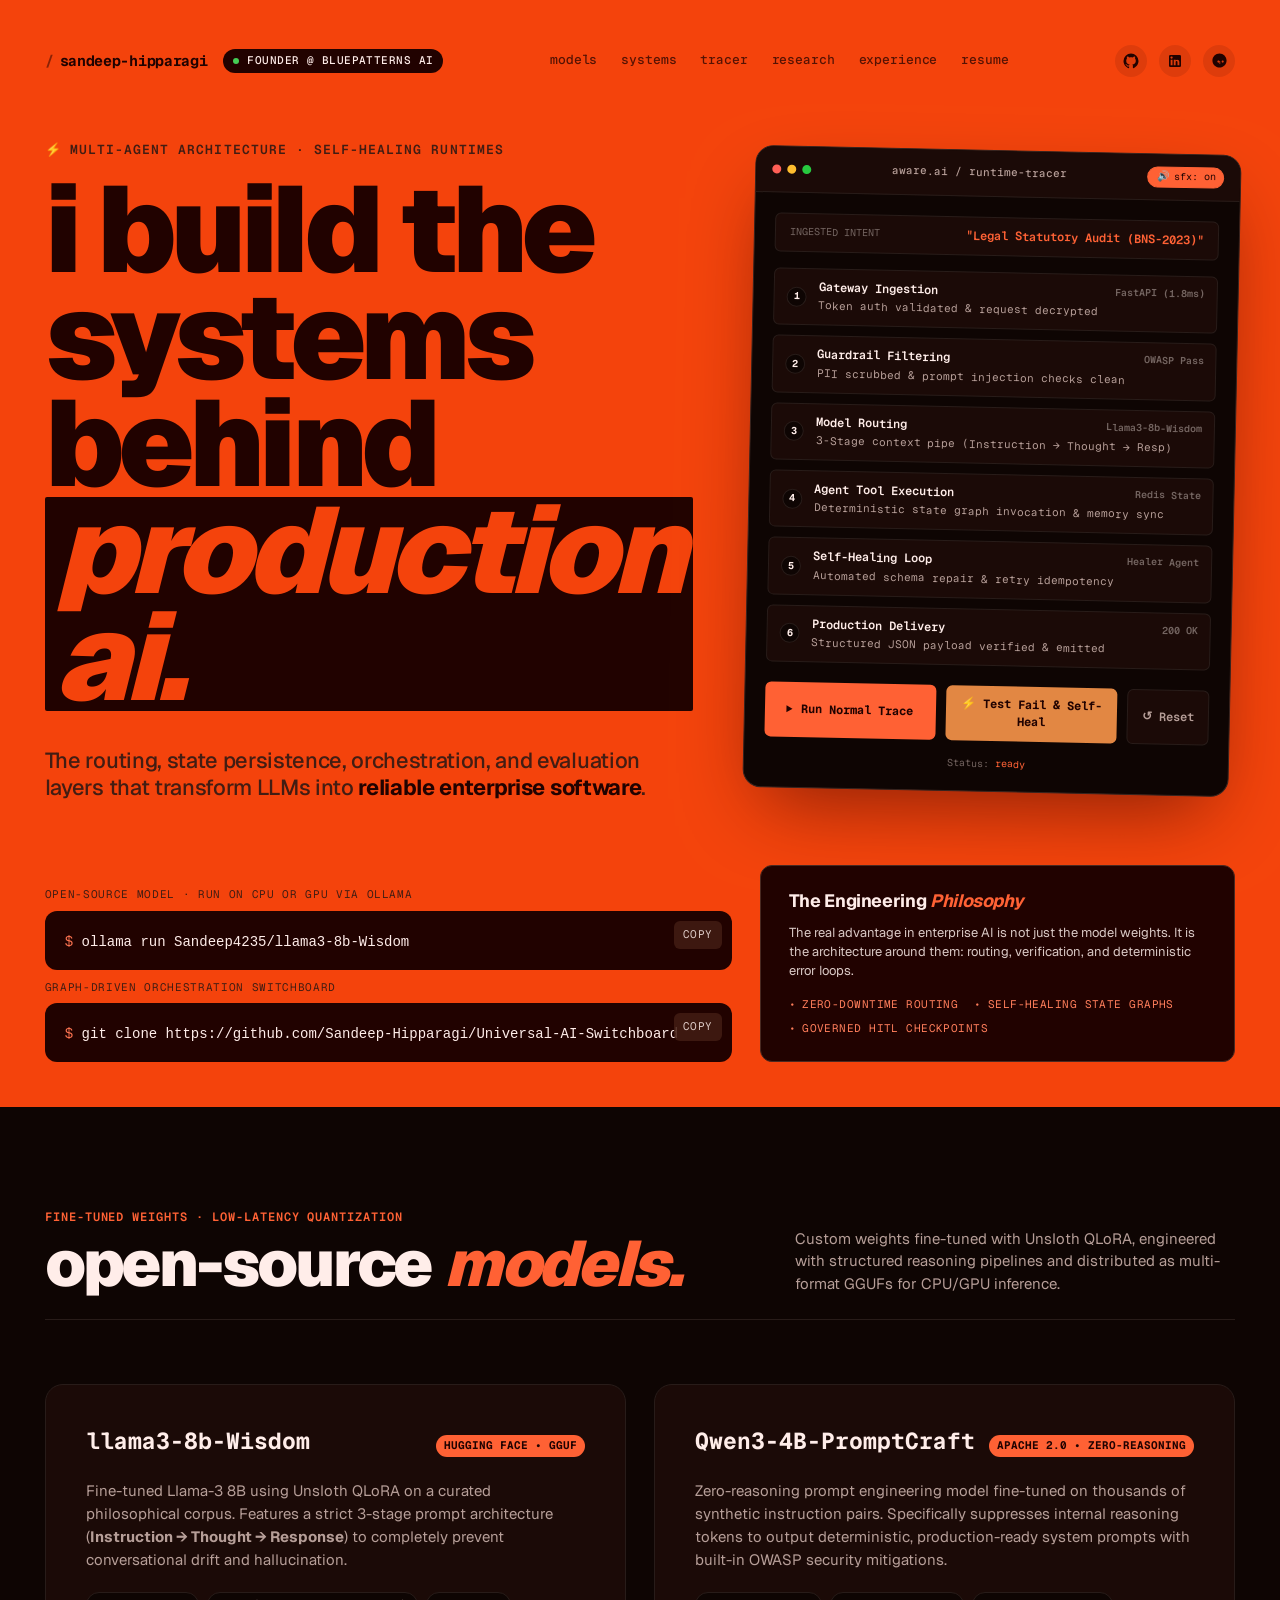
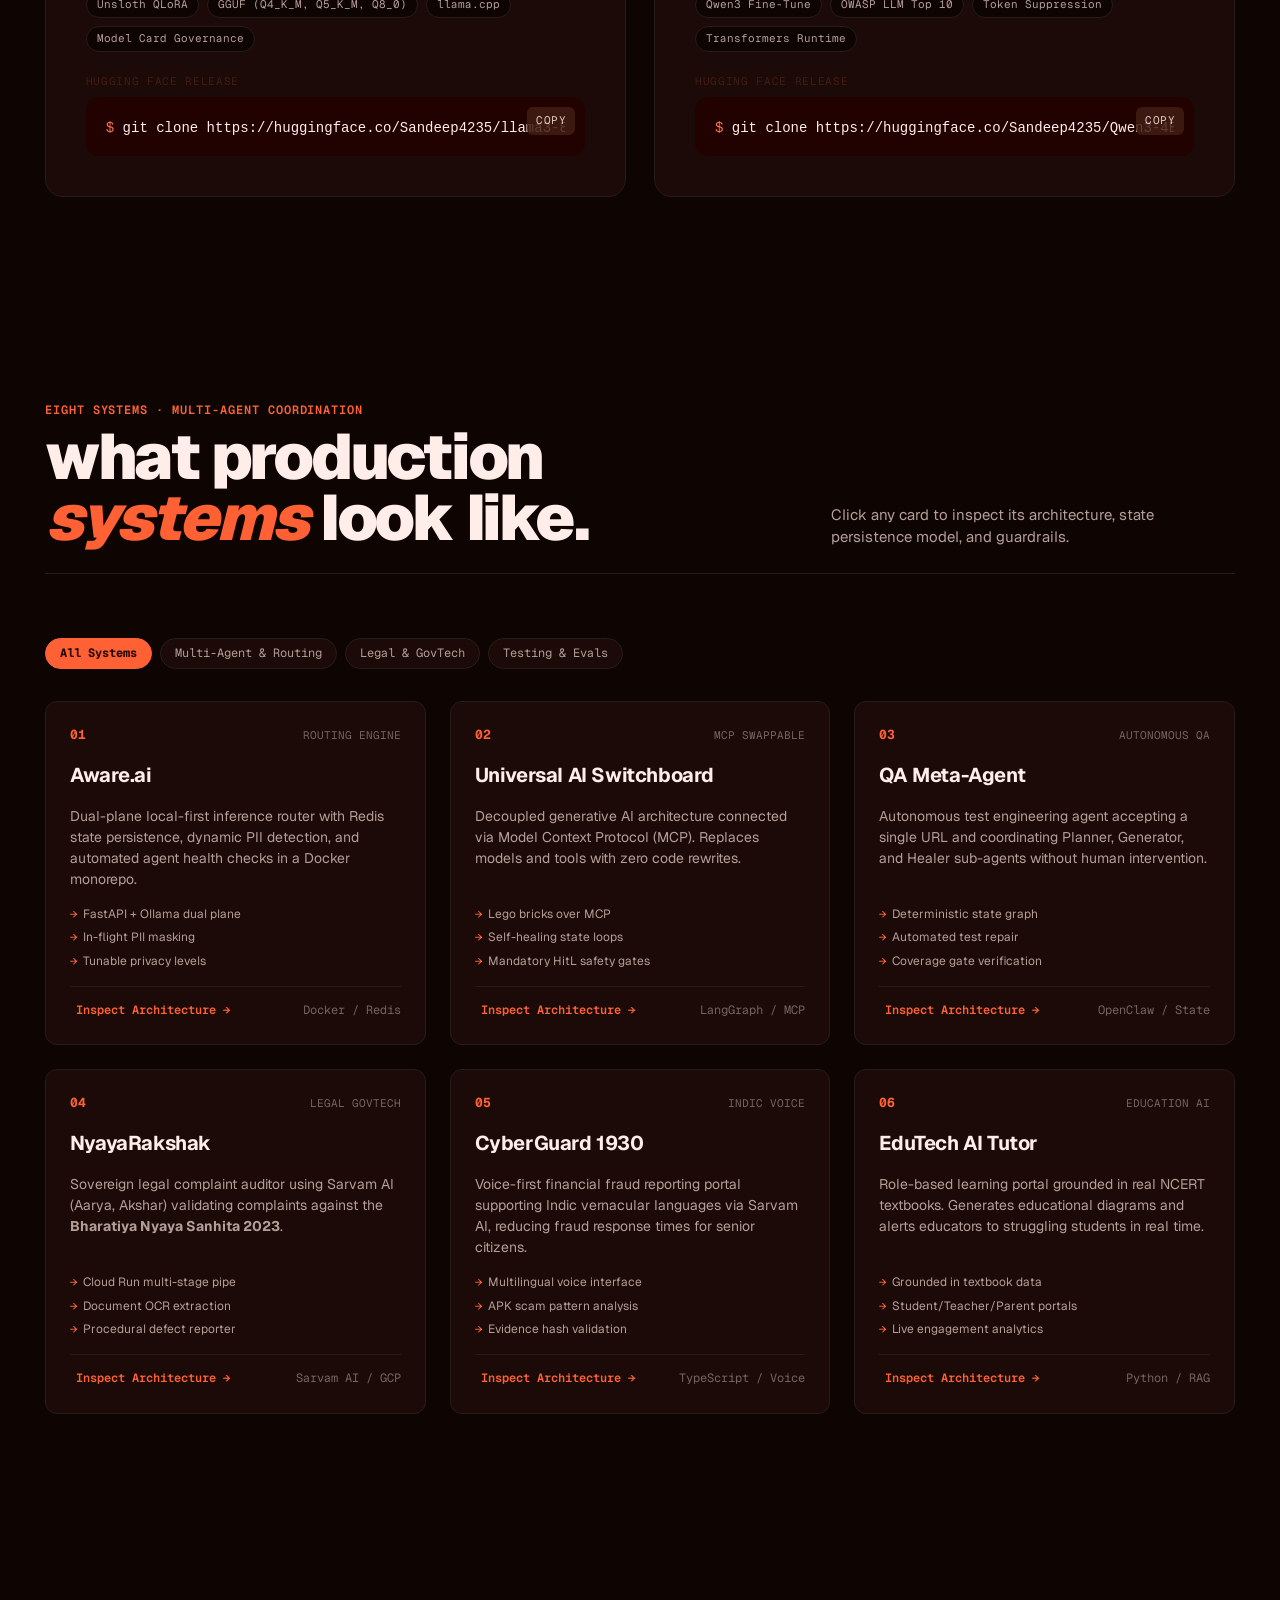
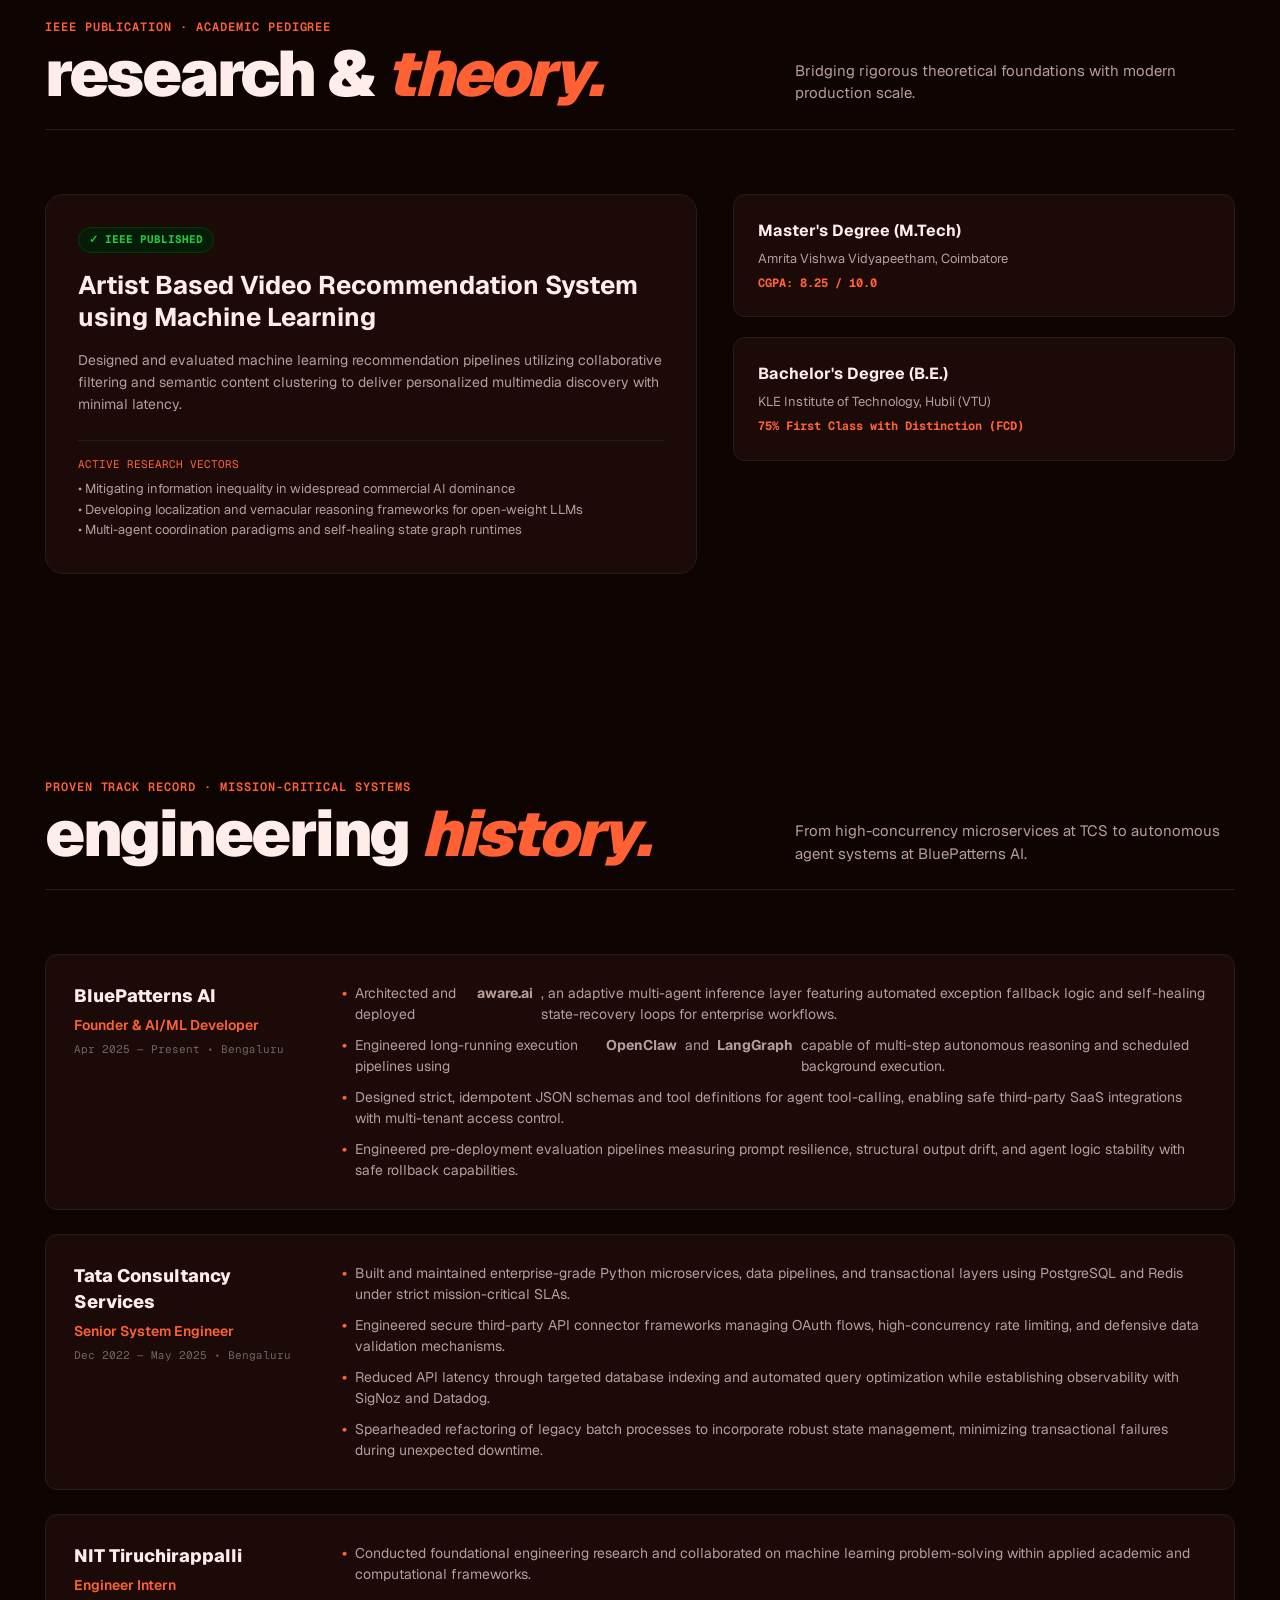
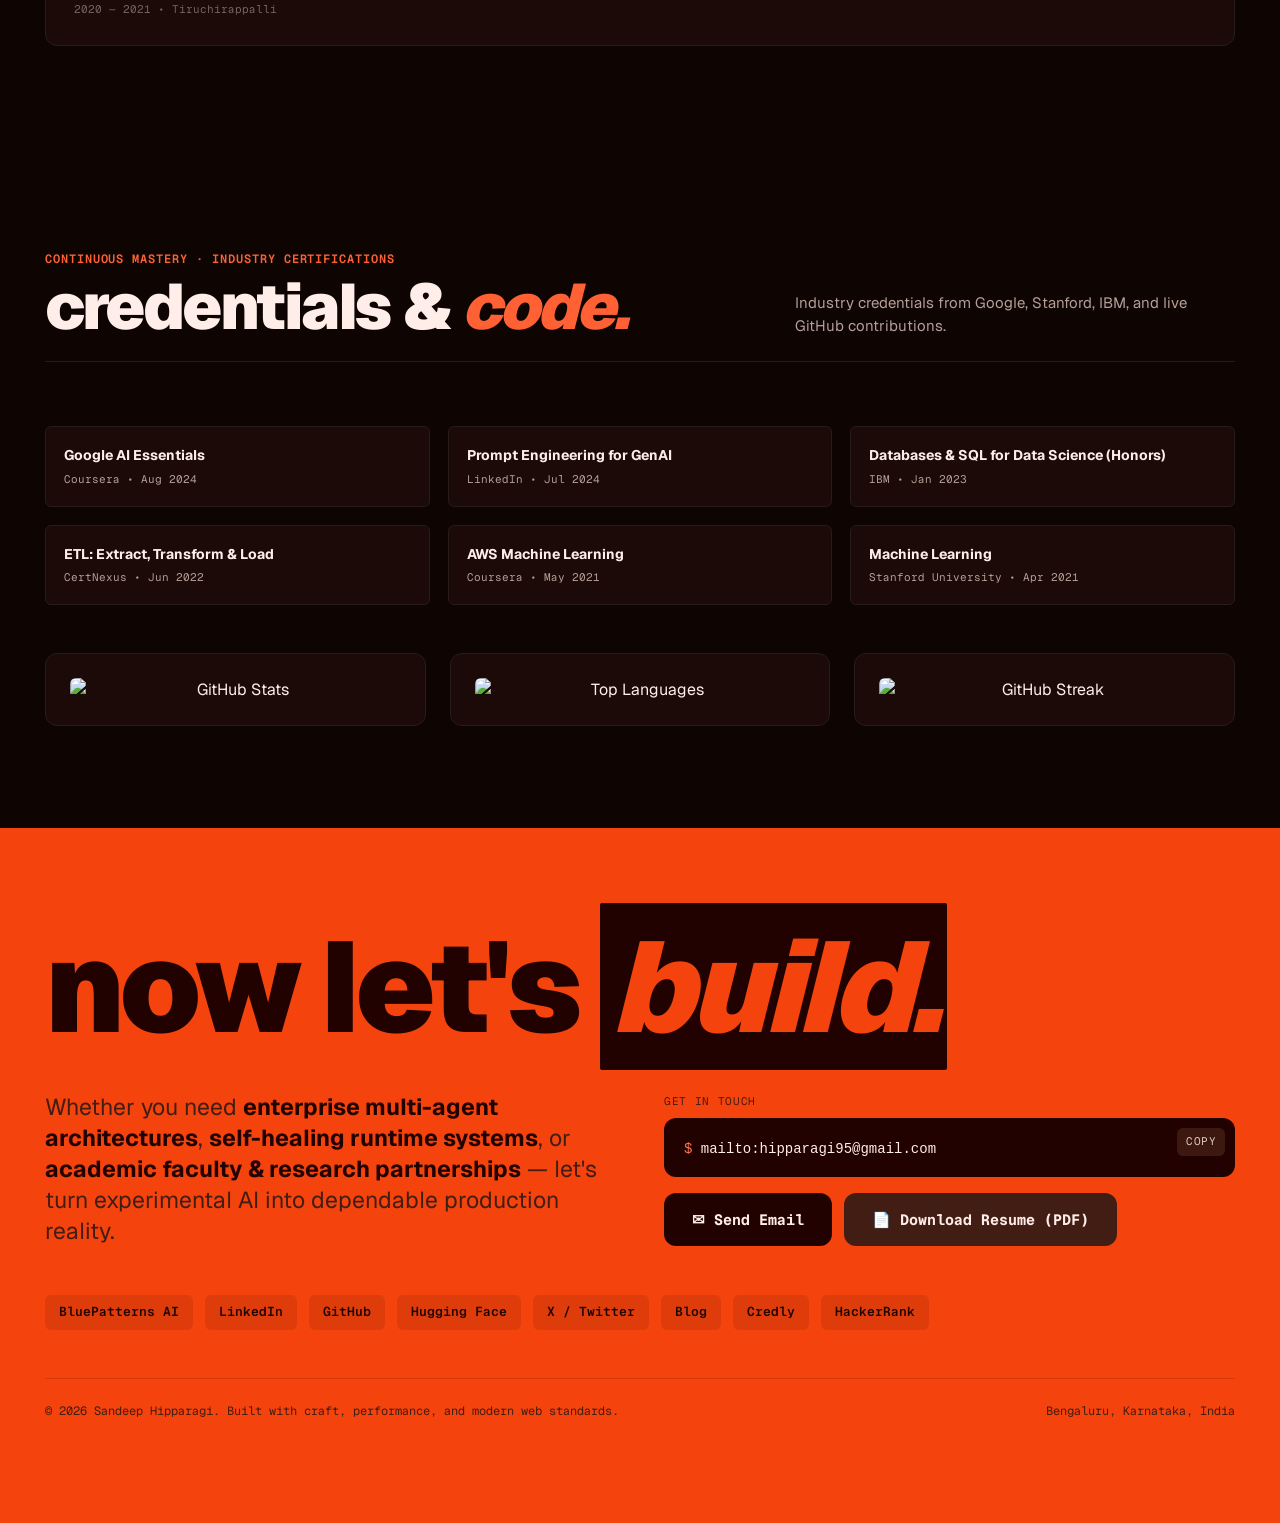
==== index.html @ 3764ca9b "Update profile README with models, agentic systems, and add portfolio launchpad" ====
<!doctype html>
<html lang="en">
<head>
  <meta charset="utf-8" />
  <meta http-equiv="refresh" content="0; url=portfolio/index.html" />
  <title>Redirecting to Portfolio...</title>
  <script>window.location.href = "portfolio/index.html";</script>
</head>
<body style="background: #0f0b08; color: #fff; font-family: sans-serif; display: flex; justify-content: center; align-items: center; height: 100vh; margin: 0;">
  <p>Redirecting to <a href="portfolio/index.html" style="color: #e28743;">Sandeep Hipparagi's Portfolio</a>...</p>
</body>
</html>
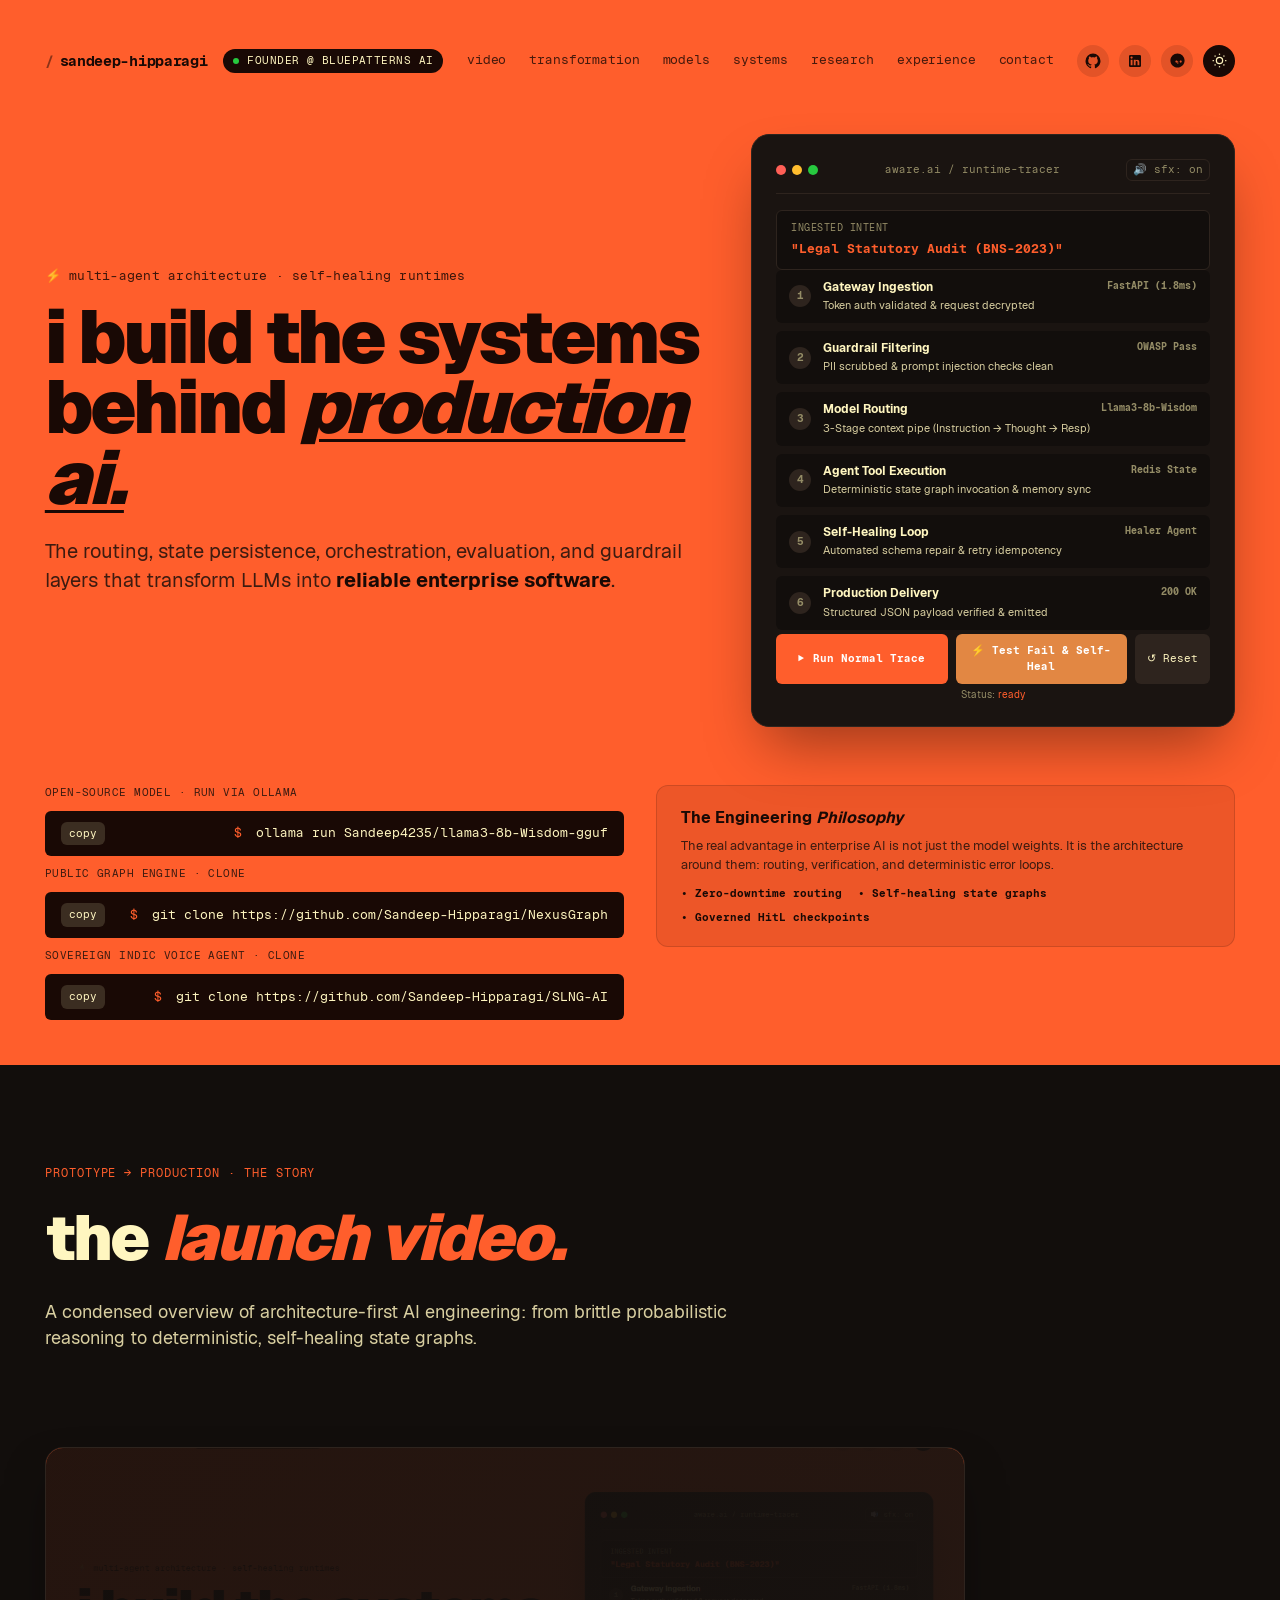
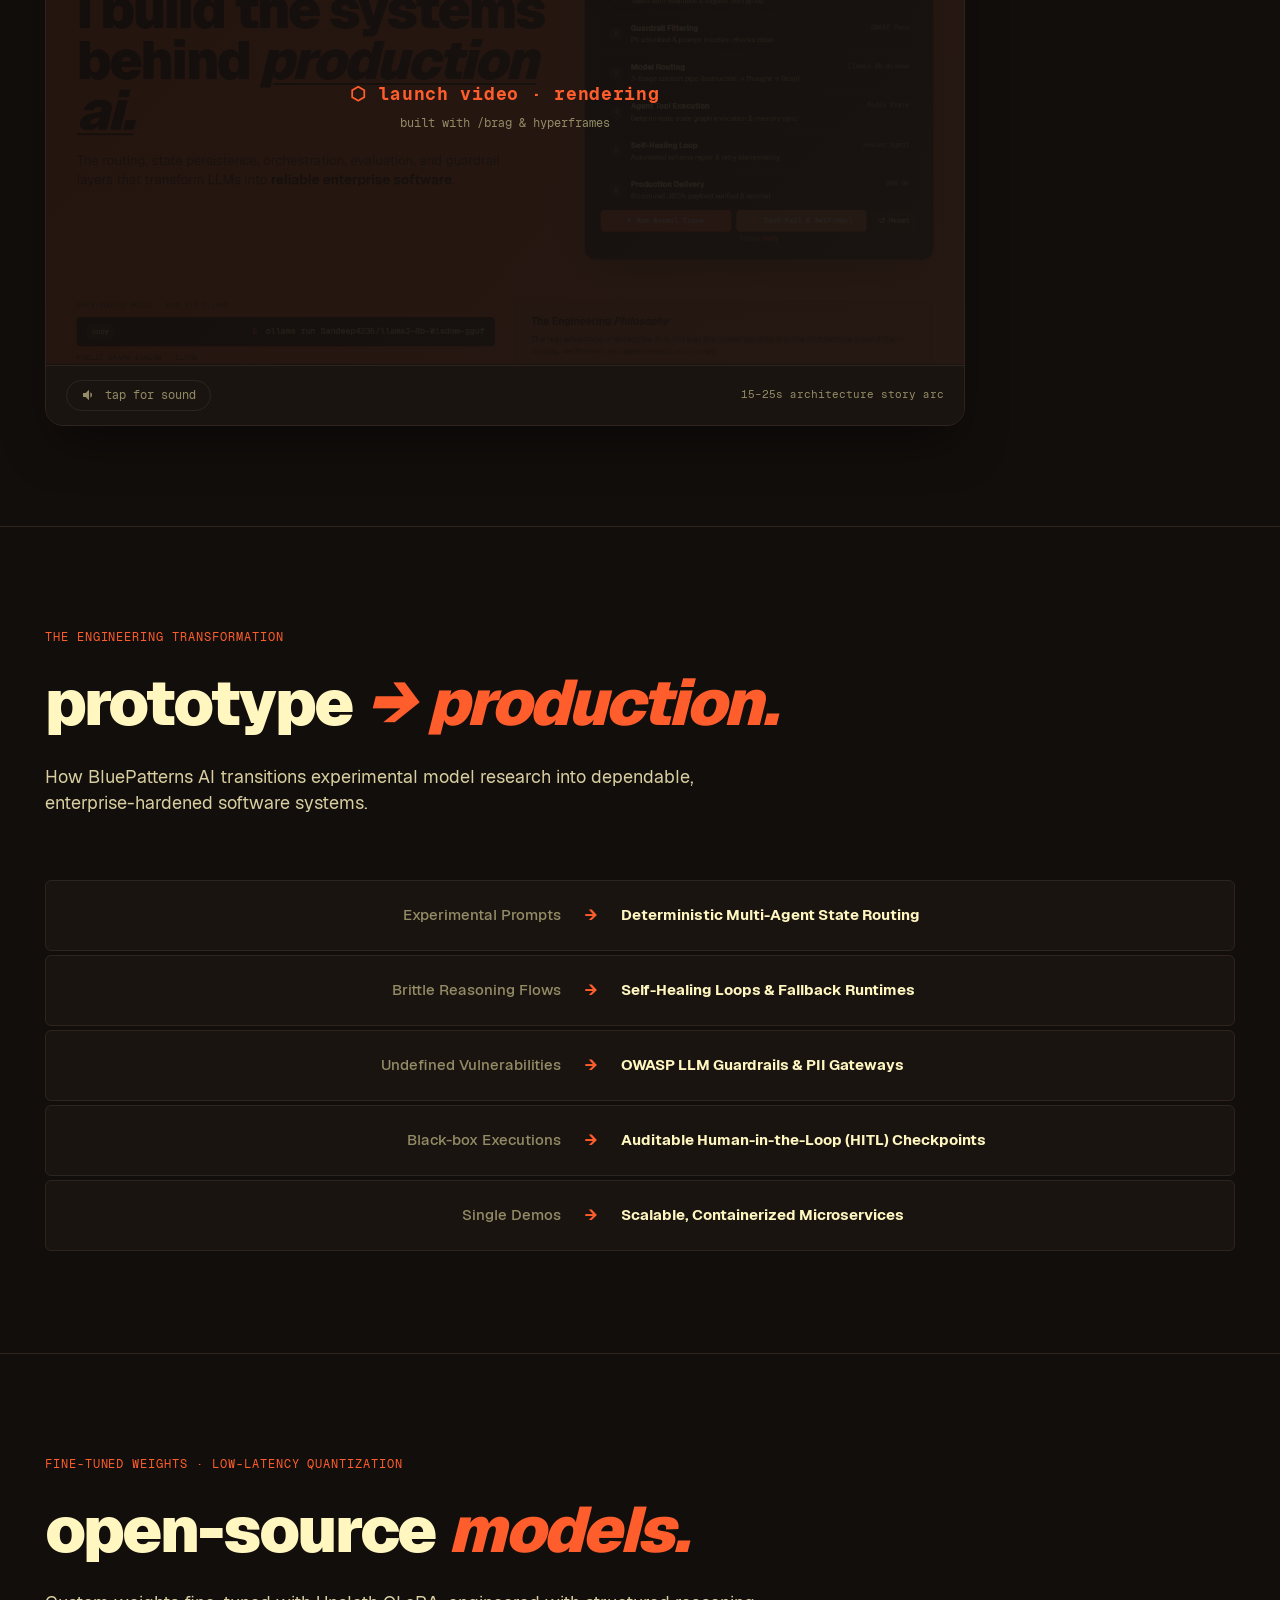
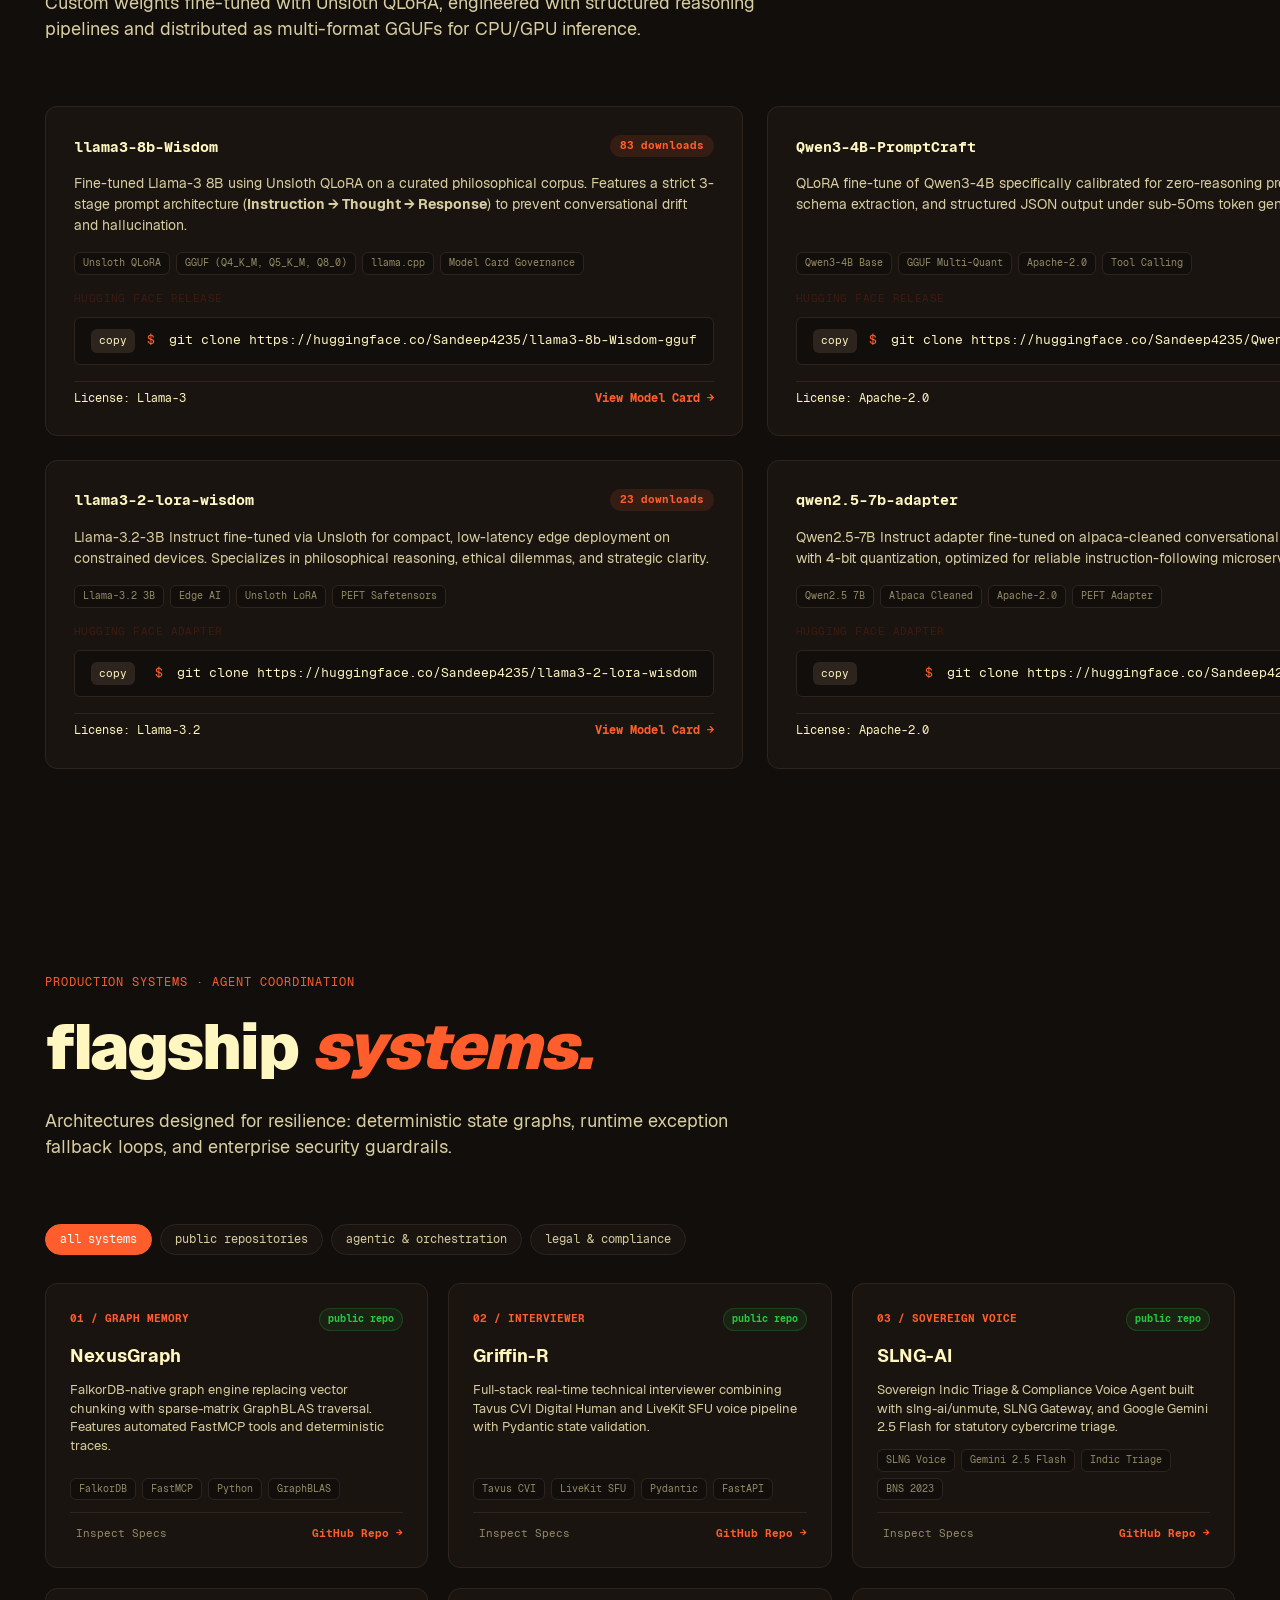
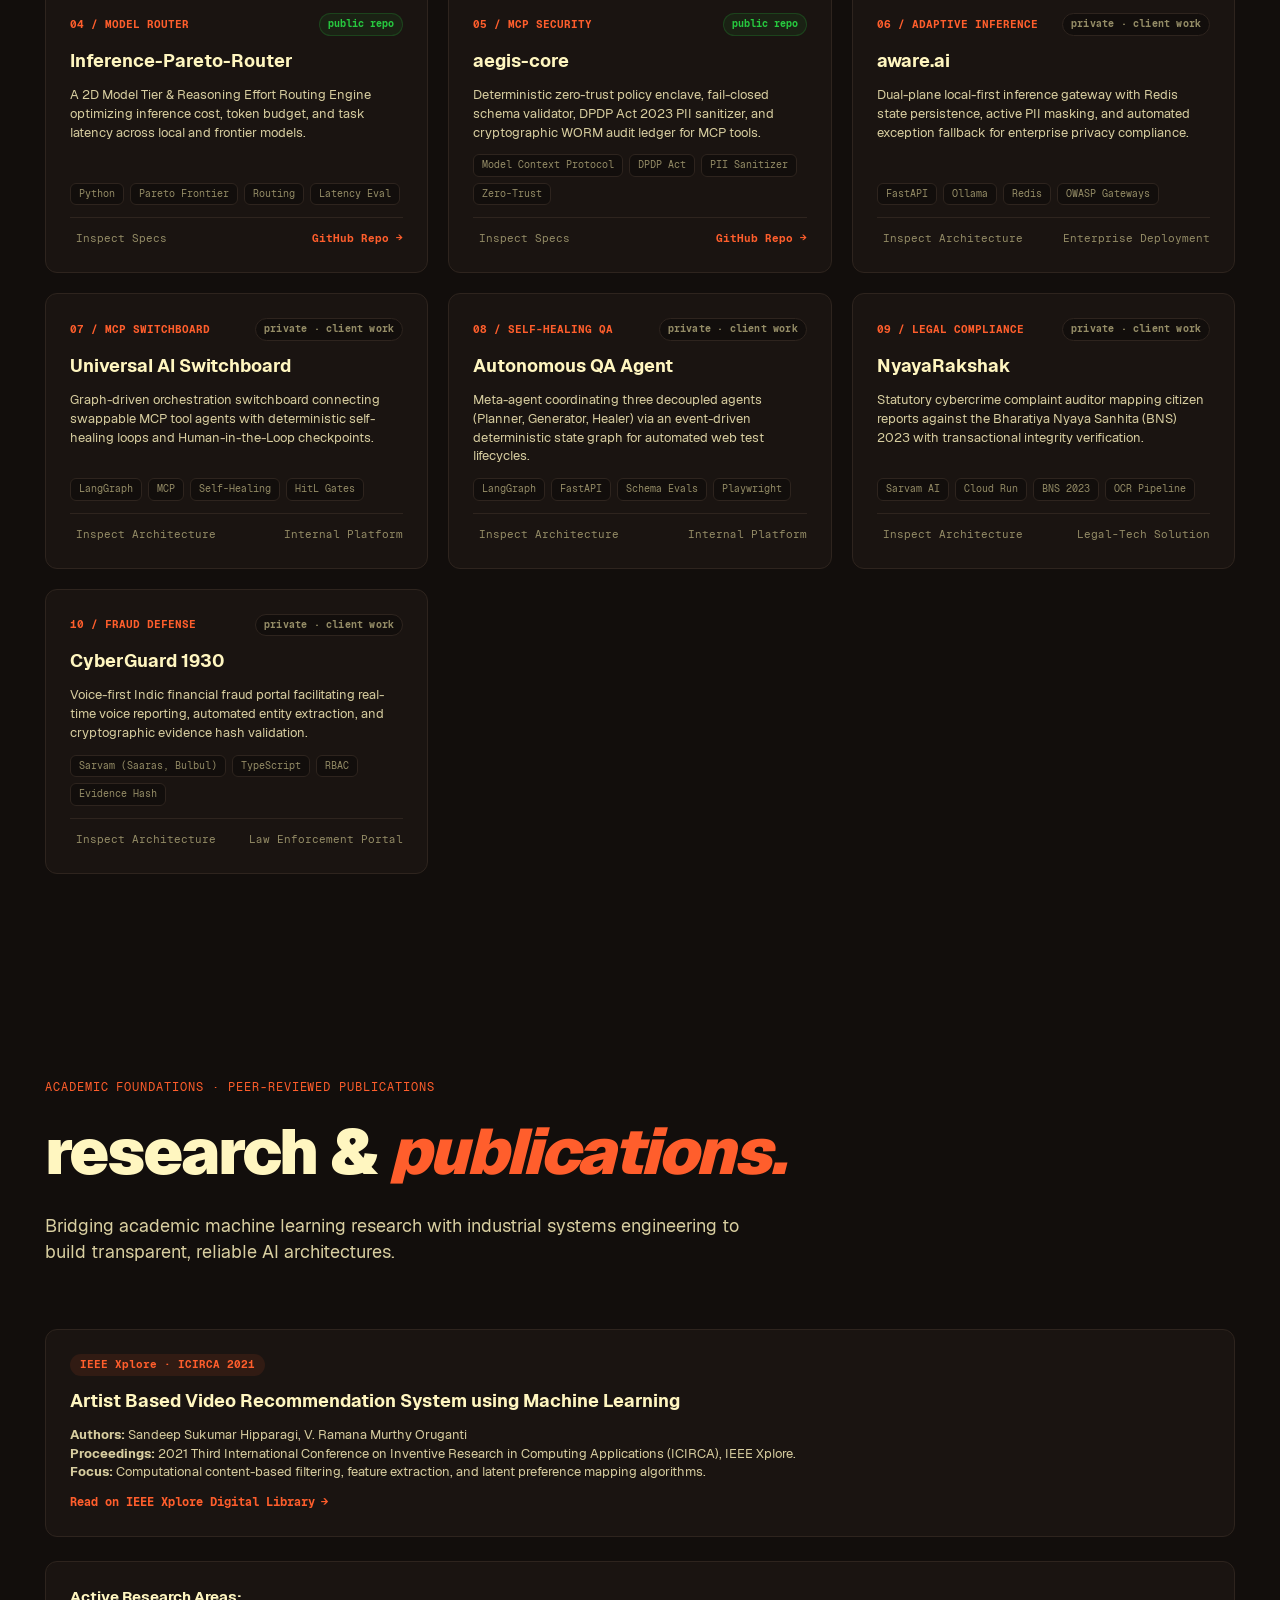
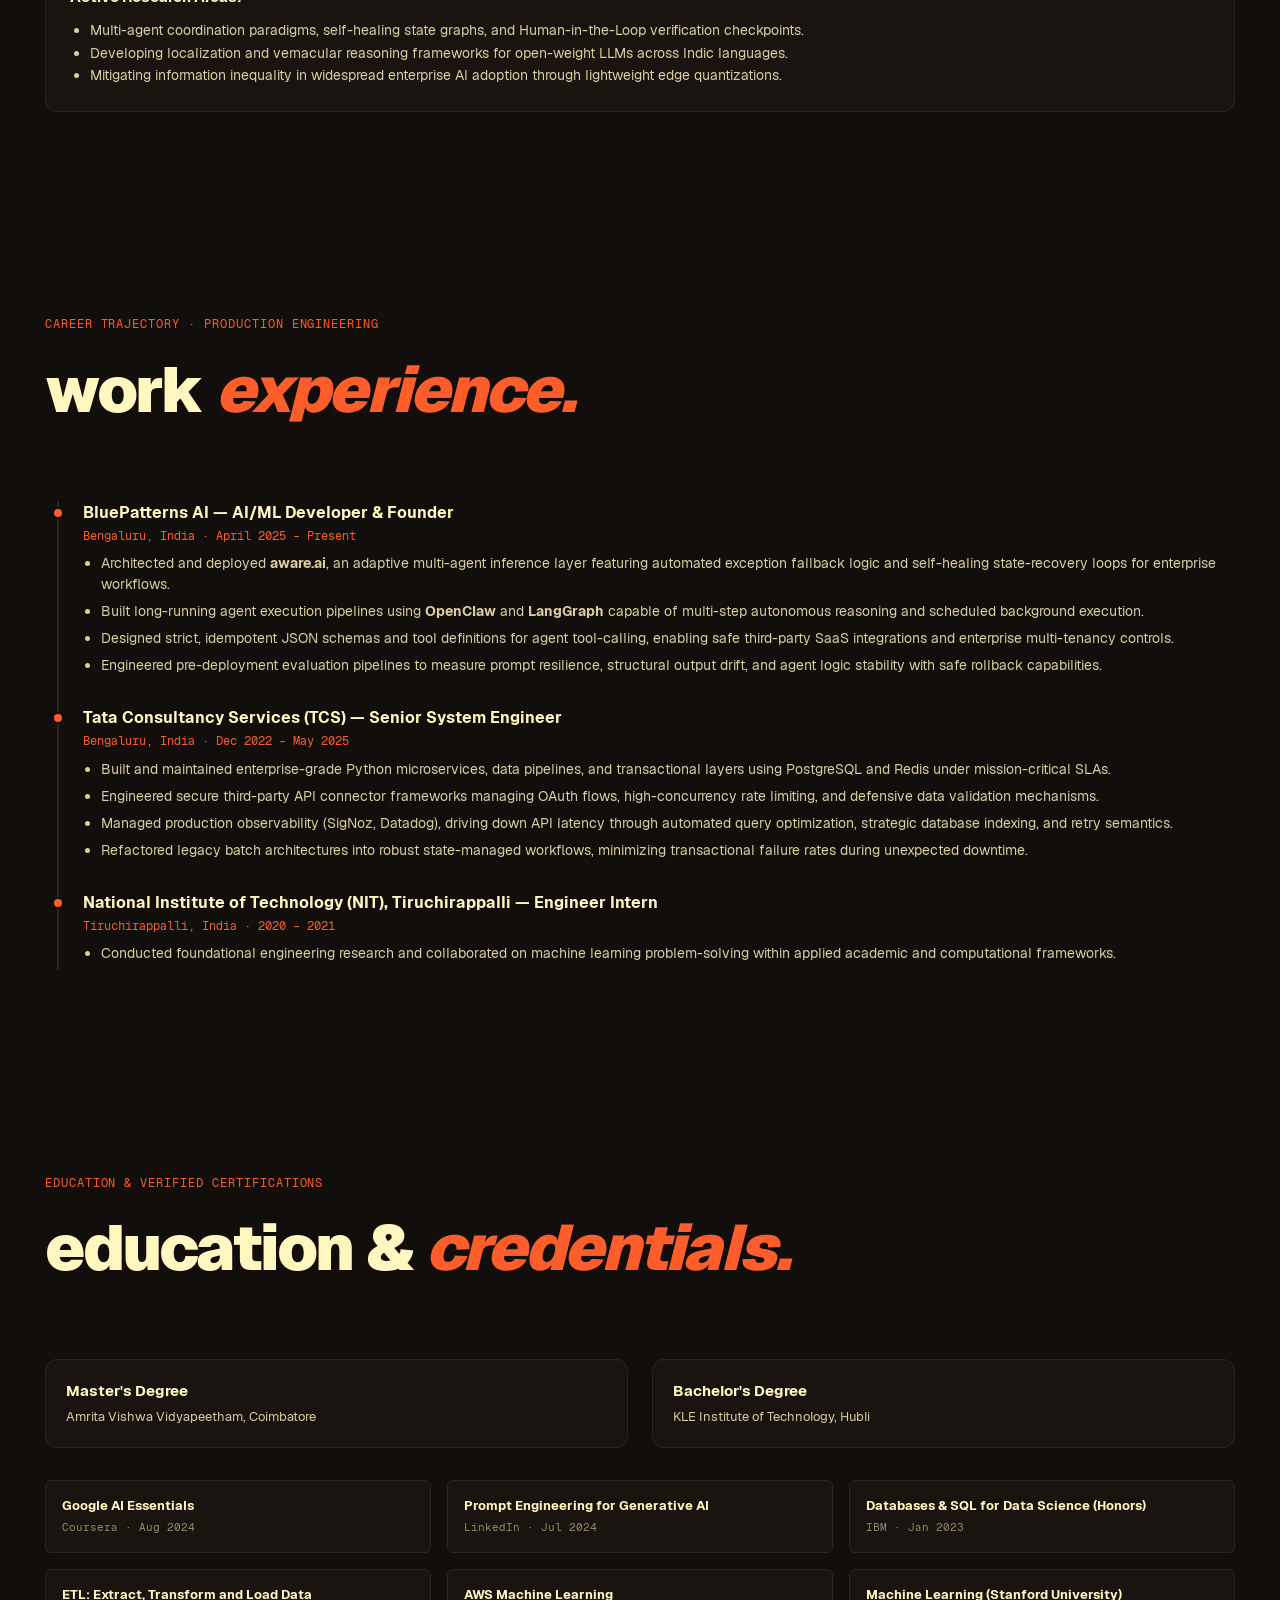
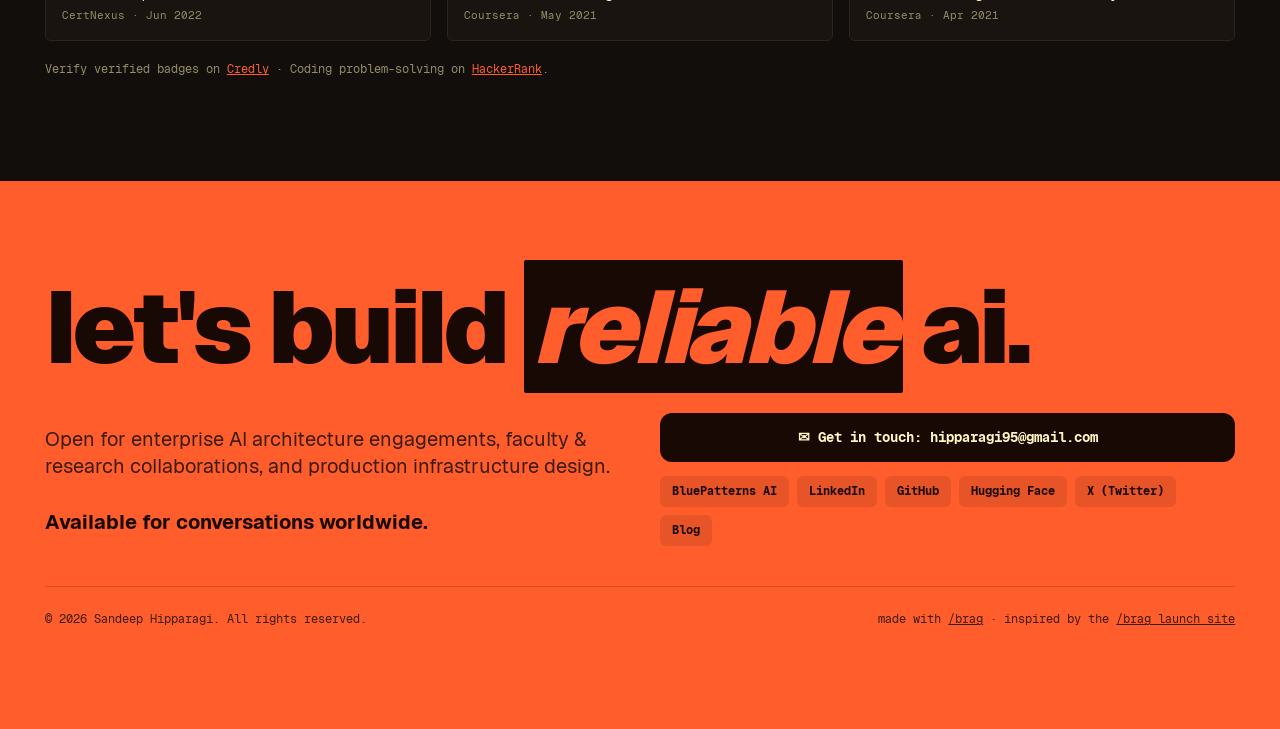
==== commit eefec986: "feat: rebuild profile and site around /brag design language" ====
--- a/index.html
+++ b/index.html
@@ -1,13 +1,2342 @@
 <!doctype html>
-<html lang="en">
+<html lang="en" class="dark">
 <head>
   <meta charset="utf-8" />
-  <meta http-equiv="refresh" content="0; url=portfolio/index.html" />
-  <title>Redirecting to Portfolio...</title>
-  <script>window.location.href = "portfolio/index.html";</script>
+  <meta name="viewport" content="width=device-width, initial-scale=1" />
+  <title>Sandeep Hipparagi — AI Systems &amp; Research Portfolio</title>
+  <meta name="description" content="AI/ML Developer &amp; Researcher. Multi-Agent Systems, Self-Healing Architectures, and Production LLM Infrastructure. Founder of BluePatterns AI." />
+  <meta name="theme-color" content="#ff5e2c" />
+  
+  <!-- Open Graph / Facebook -->
+  <meta property="og:type" content="website" />
+  <meta property="og:url" content="https://sandeep-hipparagi.github.io/Sandeep-Hipparagi/" />
+  <meta property="og:title" content="Sandeep Hipparagi — Production AI Architect &amp; Researcher" />
+  <meta property="og:description" content="The real advantage in AI is not just the model. It is the architecture around it." />
+  <meta property="og:image" content="assets/video/poster.jpg" />
+
+  <!-- Twitter -->
+  <meta name="twitter:card" content="summary_large_image" />
+  <meta name="twitter:url" content="https://sandeep-hipparagi.github.io/Sandeep-Hipparagi/" />
+  <meta name="twitter:title" content="Sandeep Hipparagi — Production AI Architect &amp; Researcher" />
+  <meta name="twitter:description" content="The real advantage in AI is not just the model. It is the architecture around it." />
+  <meta name="twitter:image" content="assets/video/poster.jpg" />
+
+  <!-- Self-hosted font declarations with system fallbacks -->
+  <style>
+    @font-face {
+      font-family: "Geist";
+      src: url("assets/fonts/Geist-Regular.woff2") format("woff2");
+      font-weight: 400;
+      font-style: normal;
+      font-display: swap;
+    }
+    @font-face {
+      font-family: "Geist";
+      src: url("assets/fonts/Geist-Medium.woff2") format("woff2");
+      font-weight: 500;
+      font-style: normal;
+      font-display: swap;
+    }
+    @font-face {
+      font-family: "Geist";
+      src: url("assets/fonts/Geist-Bold.woff2") format("woff2");
+      font-weight: 700;
+      font-style: normal;
+      font-display: swap;
+    }
+    @font-face {
+      font-family: "Geist";
+      src: url("assets/fonts/Geist-Black.woff2") format("woff2");
+      font-weight: 900;
+      font-style: normal;
+      font-display: swap;
+    }
+    @font-face {
+      font-family: "Geist Mono";
+      src: url("assets/fonts/GeistMono-Regular.woff2") format("woff2");
+      font-weight: 400;
+      font-style: normal;
+      font-display: swap;
+    }
+    @font-face {
+      font-family: "Geist Mono";
+      src: url("assets/fonts/GeistMono-Bold.woff2") format("woff2");
+      font-weight: 700;
+      font-style: normal;
+      font-display: swap;
+    }
+
+    /* CSS / UI Tokens (Modeled on /brag aesthetic: burnt-orange & obsidian) */
+    /* MIT License notice: CSS/JS interaction patterns inspired by /brag (github.com/latent-spaces/brag) */
+    :root {
+      --accent: #ff5e2c;
+      --accent-dark: #c8421a;
+
+      /* Hero theme: burnt-orange with dark type (7.4:1 contrast ratio, WCAG AA pass) */
+      --hero-bg: #ff5e2c;
+      --hero-ink: #190905;
+      --hero-ink-soft: #3d1b10;
+      --hero-tint: #fff6c0;
+
+      /* Dark theme defaults */
+      --dark-bg: #120e0c;
+      --dark-bg-elev: #1a1411;
+      --dark-bg-hover: #241c18;
+      --dark-ink: #fff6c0;
+      --dark-ink-soft: #d8cea0;
+      --dark-ink-dim: #948c66;
+      --dark-rule: #2e241e;
+      --dark-accent: #ff5e2c;
+      --dark-accent-glow: rgba(255, 94, 44, 0.25);
+      --dark-success: #27c93f;
+
+      --radius-sm: 6px;
+      --radius-md: 12px;
+      --radius-lg: 18px;
+      --radius-pill: 9999px;
+
+      --ease-out: cubic-bezier(0.16, 1, 0.3, 1);
+      --ease-spring: cubic-bezier(0.34, 1.56, 0.64, 1);
+
+      --max-line: 65ch;
+      --max-page: 1440px;
+    }
+
+    html.light {
+      --dark-bg: #faf7f2;
+      --dark-bg-elev: #ffffff;
+      --dark-bg-hover: #f2ede4;
+      --dark-ink: #1c1512;
+      --dark-ink-soft: #4a3c35;
+      --dark-ink-dim: #7a6b63;
+      --dark-rule: #e5ded4;
+      --dark-accent: #d64716;
+      --dark-accent-glow: rgba(214, 71, 22, 0.15);
+    }
+
+    *, *::before, *::after {
+      box-sizing: border-box;
+    }
+
+    html, body {
+      margin: 0;
+      padding: 0;
+      scroll-behavior: smooth;
+    }
+
+    html {
+      color-scheme: light dark;
+    }
+
+    body {
+      font-family: "Geist", system-ui, -apple-system, BlinkMacSystemFont, "Segoe UI", Roboto, sans-serif;
+      font-feature-settings: "ss01", "ss03", "cv11";
+      -webkit-font-smoothing: antialiased;
+      text-rendering: optimizeLegibility;
+      line-height: 1.45;
+      background: var(--dark-bg);
+      color: var(--dark-ink);
+    }
+
+    img, video {
+      display: block;
+      max-width: 100%;
+      height: auto;
+    }
+
+    a {
+      color: inherit;
+      text-decoration: none;
+    }
+
+    button {
+      font: inherit;
+      cursor: pointer;
+      border: none;
+      background: none;
+    }
+
+    /* Accessibility Skip Link */
+    .skip-link {
+      position: absolute;
+      top: -100px;
+      left: 16px;
+      background: var(--hero-ink);
+      color: var(--hero-tint);
+      padding: 10px 16px;
+      border-radius: var(--radius-sm);
+      text-decoration: none;
+      font-family: "Geist Mono", monospace;
+      font-size: 13px;
+      font-weight: 500;
+      z-index: 9999;
+      transition: top 180ms ease;
+    }
+    .skip-link:focus {
+      top: 16px;
+      outline: 2px solid var(--dark-accent);
+    }
+
+    /* ============================================================
+       HERO SECTION (Burnt-Orange Field)
+       ============================================================ */
+    .hero {
+      min-height: 100svh;
+      background: var(--hero-bg);
+      color: var(--hero-ink);
+      display: grid;
+      grid-template-rows: auto 1fr auto;
+      padding: clamp(20px, 3.5vw, 48px);
+      gap: clamp(36px, 4.5vw, 64px);
+      position: relative;
+      overflow: hidden;
+    }
+
+    .topbar {
+      display: flex;
+      align-items: center;
+      justify-content: space-between;
+      gap: 20px;
+      font-family: "Geist Mono", monospace;
+      font-size: 13px;
+      letter-spacing: -0.01em;
+      z-index: 10;
+      max-width: var(--max-page);
+      margin: 0 auto;
+      width: 100%;
+    }
+
+    .topbar-left {
+      display: flex;
+      align-items: center;
+      gap: 16px;
+      flex-wrap: wrap;
+    }
+
+    .topbar .mark {
+      font-weight: 700;
+      font-size: 15px;
+      letter-spacing: -0.02em;
+      display: inline-flex;
+      align-items: center;
+      gap: 6px;
+    }
+
+    .topbar .mark .slash {
+      opacity: 0.5;
+    }
+
+    .status-pill {
+      display: inline-flex;
+      align-items: center;
+      gap: 8px;
+      background: var(--hero-ink);
+      color: var(--hero-tint);
+      padding: 4px 10px;
+      border-radius: var(--radius-pill);
+      font-size: 11px;
+      font-weight: 500;
+      text-transform: uppercase;
+      letter-spacing: 0.04em;
+    }
+
+    .status-pill .pulse-dot {
+      width: 6px;
+      height: 6px;
+      border-radius: 50%;
+      background: #27c93f;
+      animation: pulse-glow 2s infinite ease-in-out;
+    }
+
+    @keyframes pulse-glow {
+      0%, 100% { opacity: 0.4; transform: scale(1); }
+      50% { opacity: 1; transform: scale(1.3); }
+    }
+
+    .topbar nav {
+      display: flex;
+      align-items: center;
+      gap: clamp(12px, 1.8vw, 24px);
+      flex-wrap: wrap;
+    }
+
+    .topbar nav a {
+      opacity: 0.8;
+      transition: opacity 160ms var(--ease-out);
+      font-weight: 500;
+    }
+    .topbar nav a:hover,
+    .topbar nav a:focus-visible {
+      opacity: 1;
+      text-decoration: underline;
+    }
+
+    .topbar-actions {
+      display: flex;
+      align-items: center;
+      gap: 10px;
+    }
+
+    .icon-btn {
+      display: inline-flex;
+      align-items: center;
+      justify-content: center;
+      width: 32px;
+      height: 32px;
+      border-radius: 50%;
+      background: rgba(25, 9, 5, 0.12);
+      color: var(--hero-ink);
+      transition: background 160ms var(--ease-out), transform 160ms var(--ease-out);
+    }
+    .icon-btn:hover {
+      background: var(--hero-ink);
+      color: var(--hero-tint);
+      transform: translateY(-1px);
+    }
+
+    .theme-toggle-btn {
+      display: inline-flex;
+      align-items: center;
+      justify-content: center;
+      width: 32px;
+      height: 32px;
+      border-radius: 50%;
+      background: var(--hero-ink);
+      color: var(--hero-tint);
+      cursor: pointer;
+      transition: transform 160ms var(--ease-out);
+    }
+    .theme-toggle-btn:hover {
+      transform: scale(1.08);
+    }
+
+    .hero-main {
+      display: grid;
+      grid-template-columns: 1.15fr 0.85fr;
+      gap: clamp(32px, 4vw, 64px);
+      align-items: center;
+      max-width: var(--max-page);
+      margin: 0 auto;
+      width: 100%;
+    }
+    @media (max-width: 980px) {
+      .hero-main {
+        grid-template-columns: 1fr;
+      }
+    }
+
+    .hero-tagline {
+      font-family: "Geist Mono", monospace;
+      font-size: 13px;
+      text-transform: lowercase;
+      letter-spacing: 0.02em;
+      opacity: 0.85;
+      margin: 0 0 16px 0;
+      display: flex;
+      align-items: center;
+      gap: 8px;
+    }
+
+    .hero-headline {
+      font-size: clamp(40px, 5.8vw, 84px);
+      line-height: 0.95;
+      letter-spacing: -0.04em;
+      font-weight: 900;
+      margin: 0 0 24px 0;
+      text-transform: lowercase;
+    }
+    .hero-headline .emph {
+      font-style: italic;
+      text-decoration: underline;
+      text-decoration-thickness: 3px;
+      text-underline-offset: 6px;
+    }
+
+    .hero-sub {
+      font-size: clamp(17px, 1.6vw, 21px);
+      line-height: 1.4;
+      max-width: 52ch;
+      color: var(--hero-ink-soft);
+      margin: 0;
+    }
+    .hero-sub strong {
+      color: var(--hero-ink);
+    }
+
+    /* Simulator Tracer Card */
+    .hero-sim-card {
+      background: var(--dark-bg-elev);
+      color: var(--dark-ink);
+      border: 1px solid var(--dark-rule);
+      border-radius: var(--radius-lg);
+      padding: 24px;
+      box-shadow: 0 30px 60px -15px rgba(0, 0, 0, 0.4);
+      display: flex;
+      flex-direction: column;
+      gap: 16px;
+    }
+
+    .sim-header {
+      display: flex;
+      align-items: center;
+      justify-content: space-between;
+      border-bottom: 1px solid var(--dark-rule);
+      padding-bottom: 12px;
+    }
+    .sim-dots {
+      display: flex;
+      gap: 6px;
+    }
+    .sim-dot {
+      width: 10px;
+      height: 10px;
+      border-radius: 50%;
+    }
+    .sim-dot.red { background: #ff5f56; }
+    .sim-dot.yellow { background: #ffbd2e; }
+    .sim-dot.green { background: #27c93f; }
+
+    .sim-title {
+      font-family: "Geist Mono", monospace;
+      font-size: 11px;
+      color: var(--dark-ink-dim);
+      text-transform: lowercase;
+    }
+
+    .sim-audio-btn {
+      font-family: "Geist Mono", monospace;
+      font-size: 11px;
+      color: var(--dark-ink-dim);
+      cursor: pointer;
+      padding: 2px 6px;
+      border-radius: var(--radius-sm);
+      border: 1px solid var(--dark-rule);
+    }
+
+    .sim-query-box {
+      background: var(--dark-bg);
+      border: 1px solid var(--dark-rule);
+      border-radius: var(--radius-sm);
+      padding: 10px 14px;
+      display: flex;
+      flex-direction: column;
+      gap: 4px;
+    }
+    .sim-query-label {
+      font-family: "Geist Mono", monospace;
+      font-size: 10px;
+      color: var(--dark-ink-dim);
+      text-transform: uppercase;
+      letter-spacing: 0.05em;
+    }
+    .sim-query-text {
+      font-size: 13px;
+      font-family: "Geist Mono", monospace;
+      color: var(--dark-accent);
+      font-weight: 600;
+    }
+
+    .sim-graph {
+      display: flex;
+      flex-direction: column;
+      gap: 8px;
+    }
+
+    .sim-step {
+      display: flex;
+      align-items: center;
+      gap: 12px;
+      padding: 8px 12px;
+      background: var(--dark-bg);
+      border-radius: var(--radius-sm);
+      border: 1px solid transparent;
+      transition: all 200ms ease;
+    }
+    .sim-step[data-state="active"] {
+      border-color: var(--dark-accent);
+      background: var(--dark-bg-hover);
+    }
+    .sim-step[data-state="success"] {
+      border-color: var(--dark-success);
+    }
+    .sim-step[data-state="repair"] {
+      border-color: #ff9800;
+      background: rgba(255, 152, 0, 0.08);
+    }
+
+    .step-indicator {
+      width: 22px;
+      height: 22px;
+      border-radius: 50%;
+      background: var(--dark-rule);
+      color: var(--dark-ink-dim);
+      display: flex;
+      align-items: center;
+      justify-content: center;
+      font-family: "Geist Mono", monospace;
+      font-size: 11px;
+      font-weight: 700;
+      flex-shrink: 0;
+    }
+    .sim-step[data-state="active"] .step-indicator {
+      background: var(--dark-accent);
+      color: #fff;
+    }
+    .sim-step[data-state="success"] .step-indicator {
+      background: var(--dark-success);
+      color: #fff;
+    }
+    .sim-step[data-state="repair"] .step-indicator {
+      background: #ff9800;
+      color: #000;
+    }
+
+    .step-details {
+      display: flex;
+      flex-direction: column;
+      gap: 2px;
+      flex: 1;
+    }
+    .step-name {
+      display: flex;
+      justify-content: space-between;
+      font-size: 12px;
+      font-weight: 600;
+    }
+    .step-metric {
+      font-family: "Geist Mono", monospace;
+      font-size: 10px;
+      color: var(--dark-ink-dim);
+    }
+    .step-desc {
+      font-size: 11px;
+      color: var(--dark-ink-soft);
+    }
+
+    .sim-controls {
+      display: flex;
+      gap: 8px;
+      margin-top: 4px;
+      flex-wrap: wrap;
+    }
+    .sim-trigger-btn {
+      flex: 1;
+      padding: 9px 12px;
+      background: var(--dark-accent);
+      color: #fff;
+      font-family: "Geist Mono", monospace;
+      font-size: 11px;
+      font-weight: 700;
+      border-radius: var(--radius-sm);
+      transition: opacity 160ms ease;
+    }
+    .sim-trigger-btn:hover { opacity: 0.9; }
+    .sim-reset-btn {
+      padding: 9px 12px;
+      background: var(--dark-rule);
+      color: var(--dark-ink);
+      font-family: "Geist Mono", monospace;
+      font-size: 11px;
+      border-radius: var(--radius-sm);
+    }
+
+    /* Hero Foot */
+    .hero-foot {
+      display: grid;
+      grid-template-columns: 1fr 1fr;
+      gap: 32px;
+      max-width: var(--max-page);
+      margin: 0 auto;
+      width: 100%;
+      align-items: start;
+    }
+    @media (max-width: 840px) {
+      .hero-foot {
+        grid-template-columns: 1fr;
+      }
+    }
+
+    .install-stack {
+      display: flex;
+      flex-direction: column;
+      gap: 10px;
+    }
+    .install-label {
+      font-family: "Geist Mono", monospace;
+      font-size: 11px;
+      color: var(--hero-ink-soft);
+      text-transform: uppercase;
+      letter-spacing: 0.04em;
+    }
+
+    .install {
+      background: var(--hero-ink);
+      color: var(--hero-tint);
+      padding: 11px 16px;
+      border-radius: var(--radius-sm);
+      font-family: "Geist Mono", monospace;
+      font-size: 13px;
+      display: flex;
+      align-items: center;
+      justify-content: space-between;
+      gap: 12px;
+      margin: 0;
+      position: relative;
+    }
+    .install code {
+      font-family: inherit;
+      color: inherit;
+      overflow-x: auto;
+      white-space: nowrap;
+    }
+    .install .prompt {
+      color: var(--hero-bg);
+      margin-right: 6px;
+    }
+    .copy-wrap .copy {
+      background: rgba(255, 246, 192, 0.15);
+      color: var(--hero-tint);
+      font-family: "Geist Mono", monospace;
+      font-size: 11px;
+      padding: 4px 8px;
+      border-radius: var(--radius-sm);
+      transition: background 160ms ease;
+    }
+    .copy-wrap .copy:hover {
+      background: rgba(255, 246, 192, 0.3);
+    }
+    .copy-wrap .copy[data-state="copied"] {
+      background: var(--dark-success);
+      color: #fff;
+    }
+
+    .hlb-card {
+      background: rgba(25, 9, 5, 0.08);
+      border: 1px solid rgba(25, 9, 5, 0.15);
+      border-radius: var(--radius-md);
+      padding: 20px 24px;
+    }
+    .hlb-title {
+      font-size: 16px;
+      font-weight: 700;
+      margin: 0 0 8px 0;
+    }
+    .hlb-title em {
+      font-style: italic;
+    }
+    .hlb-copy {
+      font-size: 13px;
+      color: var(--hero-ink-soft);
+      line-height: 1.45;
+      margin: 0 0 12px 0;
+    }
+    .hlb-facts {
+      list-style: none;
+      padding: 0;
+      margin: 0;
+      display: flex;
+      flex-wrap: wrap;
+      gap: 8px 16px;
+      font-family: "Geist Mono", monospace;
+      font-size: 11px;
+      font-weight: 600;
+    }
+    .hlb-facts li::before {
+      content: "• ";
+      color: var(--hero-ink);
+    }
+
+    /* ============================================================
+       VIDEO SECTION (#launch-video)
+       ============================================================ */
+    .video-section {
+      background: var(--dark-bg);
+      padding: clamp(60px, 8vw, 100px) clamp(20px, 3.5vw, 48px);
+      border-bottom: 1px solid var(--dark-rule);
+    }
+    .video-inner {
+      max-width: var(--max-page);
+      margin: 0 auto;
+      display: flex;
+      flex-direction: column;
+      gap: 32px;
+    }
+    .video-card {
+      background: var(--dark-bg-elev);
+      border: 1px solid var(--dark-rule);
+      border-radius: var(--radius-lg);
+      overflow: hidden;
+      max-width: 920px;
+      box-shadow: 0 24px 48px -12px rgba(0,0,0,0.5);
+    }
+    .video-frame {
+      position: relative;
+      aspect-ratio: 16/9;
+      background: #0a0806;
+      display: flex;
+      align-items: center;
+      justify-content: center;
+      overflow: hidden;
+    }
+    .video-frame video {
+      width: 100%;
+      height: 100%;
+      object-fit: cover;
+    }
+    .video-coming-soon {
+      position: absolute;
+      inset: 0;
+      display: flex;
+      flex-direction: column;
+      align-items: center;
+      justify-content: center;
+      gap: 8px;
+      background: linear-gradient(135deg, rgba(18, 14, 12, 0.92) 0%, rgba(26, 20, 17, 0.95) 100%);
+      pointer-events: none;
+    }
+    .coming-soon-label {
+      font-family: "Geist Mono", monospace;
+      font-size: clamp(14px, 2vw, 18px);
+      color: var(--dark-accent);
+      letter-spacing: 0.04em;
+      font-weight: 700;
+    }
+    .coming-soon-sub {
+      font-family: "Geist Mono", monospace;
+      font-size: 12px;
+      color: var(--dark-ink-dim);
+    }
+    .video-controls {
+      padding: 14px 20px;
+      display: flex;
+      align-items: center;
+      justify-content: space-between;
+      gap: 12px;
+      background: var(--dark-bg-elev);
+      border-top: 1px solid var(--dark-rule);
+    }
+    .vid-sound-btn {
+      display: inline-flex;
+      align-items: center;
+      gap: 8px;
+      font-family: "Geist Mono", monospace;
+      font-size: 12px;
+      color: var(--dark-ink-dim);
+      background: none;
+      border: 1px solid var(--dark-rule);
+      border-radius: var(--radius-pill);
+      padding: 6px 14px;
+      cursor: pointer;
+      transition: all 160ms ease;
+    }
+    .vid-sound-btn:hover, .vid-sound-btn:focus-visible {
+      color: var(--dark-accent);
+      border-color: var(--dark-accent);
+    }
+    .vid-sound-btn[aria-pressed="true"] {
+      color: var(--dark-accent);
+      border-color: var(--dark-accent);
+      background: rgba(255, 94, 44, 0.1);
+    }
+    .video-caption {
+      font-family: "Geist Mono", monospace;
+      font-size: 11px;
+      color: var(--dark-ink-dim);
+    }
+    @media (prefers-reduced-motion: reduce) {
+      #launch-vid { display: none; }
+      .video-coming-soon { position: static; background: none; }
+    }
+
+    /* ============================================================
+       SECTION COMMON STYLES
+       ============================================================ */
+    .section {
+      padding: clamp(60px, 8vw, 120px) clamp(20px, 3.5vw, 48px);
+      max-width: var(--max-page);
+      margin: 0 auto;
+      width: 100%;
+    }
+    .section-head {
+      margin-bottom: clamp(36px, 5vw, 64px);
+    }
+    .section-eyebrow {
+      font-family: "Geist Mono", monospace;
+      font-size: 12px;
+      color: var(--dark-accent);
+      text-transform: uppercase;
+      letter-spacing: 0.08em;
+      margin: 0 0 10px 0;
+    }
+    .section-title {
+      font-size: clamp(32px, 5vw, 68px);
+      letter-spacing: -0.03em;
+      font-weight: 900;
+      margin: 0 0 14px 0;
+      text-transform: lowercase;
+    }
+    .section-title em {
+      font-style: italic;
+      color: var(--dark-accent);
+    }
+    .section-desc {
+      font-size: clamp(16px, 1.4vw, 19px);
+      color: var(--dark-ink-soft);
+      max-width: 60ch;
+      margin: 0;
+      line-height: 1.45;
+    }
+
+    /* ============================================================
+       PROTOTYPE -> PRODUCTION VISUAL SECTION
+       ============================================================ */
+    .p2p-section {
+      border-bottom: 1px solid var(--dark-rule);
+    }
+    .p2p-grid {
+      margin: 0;
+      padding: 0;
+      display: flex;
+      flex-direction: column;
+      gap: 4px;
+    }
+    .p2p-row {
+      display: grid;
+      grid-template-columns: 1fr auto 1.2fr;
+      align-items: center;
+      gap: 24px;
+      padding: 20px 28px;
+      background: var(--dark-bg-elev);
+      border-radius: var(--radius-sm);
+      border: 1px solid var(--dark-rule);
+      transition: border-color 200ms ease, background 200ms ease;
+    }
+    .p2p-row:hover {
+      border-color: var(--dark-accent);
+      background: var(--dark-bg-hover);
+    }
+    .p2p-from {
+      font-size: 15px;
+      color: var(--dark-ink-dim);
+      font-weight: 500;
+      text-align: right;
+    }
+    .p2p-arrow {
+      color: var(--dark-accent);
+      font-size: 20px;
+      font-weight: 900;
+      text-align: center;
+      flex-shrink: 0;
+      font-family: "Geist Mono", monospace;
+    }
+    .p2p-to {
+      font-size: 15px;
+      color: var(--dark-ink);
+      font-weight: 600;
+      margin: 0;
+    }
+    @media (max-width: 720px) {
+      .p2p-row {
+        grid-template-columns: 1fr;
+        gap: 6px;
+        text-align: left;
+        padding: 16px 20px;
+      }
+      .p2p-from { text-align: left; }
+      .p2p-arrow { text-align: left; transform: rotate(90deg); width: 20px; }
+    }
+
+    /* ============================================================
+       MODELS SECTION
+       ============================================================ */
+    .spotlight-grid {
+      display: grid;
+      grid-template-columns: repeat(2, 1fr);
+      gap: 24px;
+    }
+    @media (max-width: 860px) {
+      .spotlight-grid {
+        grid-template-columns: 1fr;
+      }
+    }
+
+    .spotlight-card {
+      background: var(--dark-bg-elev);
+      border: 1px solid var(--dark-rule);
+      border-radius: var(--radius-md);
+      padding: 28px;
+      display: flex;
+      flex-direction: column;
+      gap: 16px;
+      transition: border-color 200ms ease;
+    }
+    .spotlight-card:hover {
+      border-color: var(--dark-accent);
+    }
+    .card-top {
+      display: flex;
+      align-items: center;
+      justify-content: space-between;
+      gap: 12px;
+      flex-wrap: wrap;
+    }
+    .card-cmd {
+      font-family: "Geist Mono", monospace;
+      font-size: 15px;
+      font-weight: 700;
+      color: var(--dark-ink);
+    }
+    .card-badge {
+      font-family: "Geist Mono", monospace;
+      font-size: 11px;
+      background: rgba(255, 94, 44, 0.12);
+      color: var(--dark-accent);
+      padding: 3px 10px;
+      border-radius: var(--radius-pill);
+      font-weight: 600;
+    }
+    .card-summary {
+      font-size: 14px;
+      color: var(--dark-ink-soft);
+      line-height: 1.5;
+      margin: 0;
+      flex-grow: 1;
+    }
+    .tech-pills {
+      display: flex;
+      flex-wrap: wrap;
+      gap: 6px;
+    }
+    .tech-pill {
+      font-family: "Geist Mono", monospace;
+      font-size: 10px;
+      background: var(--dark-bg);
+      border: 1px solid var(--dark-rule);
+      color: var(--dark-ink-dim);
+      padding: 3px 8px;
+      border-radius: var(--radius-sm);
+    }
+    .card-install .install {
+      background: var(--dark-bg);
+      border: 1px solid var(--dark-rule);
+      color: var(--dark-ink);
+    }
+    .card-install .install .prompt {
+      color: var(--dark-accent);
+    }
+    .card-install .copy-wrap .copy {
+      background: var(--dark-rule);
+      color: var(--dark-ink);
+    }
+    .card-link-bar {
+      display: flex;
+      align-items: center;
+      justify-content: space-between;
+      padding-top: 8px;
+      border-top: 1px solid var(--dark-rule);
+      font-family: "Geist Mono", monospace;
+      font-size: 12px;
+    }
+    .card-link-bar a {
+      color: var(--dark-accent);
+      font-weight: 600;
+    }
+    .card-link-bar a:hover {
+      text-decoration: underline;
+    }
+
+    /* ============================================================
+       FLAGSHIP SYSTEMS GALLERY
+       ============================================================ */
+    .filter-bar {
+      display: flex;
+      gap: 8px;
+      margin-bottom: 28px;
+      flex-wrap: wrap;
+    }
+    .filter-btn {
+      font-family: "Geist Mono", monospace;
+      font-size: 12px;
+      padding: 6px 14px;
+      border-radius: var(--radius-pill);
+      background: var(--dark-bg-elev);
+      border: 1px solid var(--dark-rule);
+      color: var(--dark-ink-soft);
+      cursor: pointer;
+      transition: all 160ms ease;
+    }
+    .filter-btn:hover {
+      color: var(--dark-ink);
+      border-color: var(--dark-accent);
+    }
+    .filter-btn[data-active="true"] {
+      background: var(--dark-accent);
+      color: #fff;
+      border-color: var(--dark-accent);
+    }
+
+    .gallery-grid {
+      display: grid;
+      grid-template-columns: repeat(3, 1fr);
+      gap: 20px;
+    }
+    @media (max-width: 1040px) {
+      .gallery-grid {
+        grid-template-columns: repeat(2, 1fr);
+      }
+    }
+    @media (max-width: 680px) {
+      .gallery-grid {
+        grid-template-columns: 1fr;
+      }
+    }
+
+    .gallery-card {
+      background: var(--dark-bg-elev);
+      border: 1px solid var(--dark-rule);
+      border-radius: var(--radius-md);
+      padding: 24px;
+      display: flex;
+      flex-direction: column;
+      gap: 12px;
+      transition: border-color 200ms ease, transform 200ms ease;
+    }
+    .gallery-card:hover {
+      border-color: var(--dark-accent);
+      transform: translateY(-2px);
+    }
+    .gallery-card-top {
+      display: flex;
+      align-items: center;
+      justify-content: space-between;
+      gap: 8px;
+    }
+    .gallery-num {
+      font-family: "Geist Mono", monospace;
+      font-size: 11px;
+      color: var(--dark-accent);
+      font-weight: 700;
+    }
+    .private-badge {
+      display: inline-flex;
+      align-items: center;
+      gap: 6px;
+      font-family: "Geist Mono", monospace;
+      font-size: 10px;
+      font-weight: 600;
+      color: var(--dark-ink-dim);
+      background: var(--dark-bg);
+      border: 1px solid var(--dark-rule);
+      border-radius: var(--radius-pill);
+      padding: 3px 8px;
+      letter-spacing: 0.02em;
+    }
+    .public-badge {
+      display: inline-flex;
+      align-items: center;
+      gap: 6px;
+      font-family: "Geist Mono", monospace;
+      font-size: 10px;
+      font-weight: 600;
+      color: var(--dark-success);
+      background: rgba(39, 201, 63, 0.08);
+      border: 1px solid rgba(39, 201, 63, 0.2);
+      border-radius: var(--radius-pill);
+      padding: 3px 8px;
+    }
+    .gallery-card-title {
+      font-size: 18px;
+      font-weight: 700;
+      margin: 0;
+      color: var(--dark-ink);
+    }
+    .gallery-card-desc {
+      font-size: 13px;
+      color: var(--dark-ink-soft);
+      line-height: 1.45;
+      margin: 0;
+      flex-grow: 1;
+    }
+    .gallery-card-foot {
+      display: flex;
+      align-items: center;
+      justify-content: space-between;
+      gap: 12px;
+      padding-top: 12px;
+      border-top: 1px solid var(--dark-rule);
+      font-family: "Geist Mono", monospace;
+      font-size: 11px;
+    }
+    .gallery-card-foot a {
+      color: var(--dark-accent);
+      font-weight: 600;
+    }
+    .inspect-btn {
+      color: var(--dark-ink-dim);
+      cursor: pointer;
+      font-size: 11px;
+    }
+    .inspect-btn:hover {
+      color: var(--dark-ink);
+      text-decoration: underline;
+    }
+
+    /* ============================================================
+       RESEARCH & EXPERIENCE
+       ============================================================ */
+    .timeline {
+      display: flex;
+      flex-direction: column;
+      gap: 24px;
+      border-left: 2px solid var(--dark-rule);
+      padding-left: 24px;
+      margin-left: 12px;
+    }
+    .timeline-item {
+      position: relative;
+    }
+    .timeline-item::before {
+      content: "";
+      position: absolute;
+      left: -31px;
+      top: 6px;
+      width: 12px;
+      height: 12px;
+      border-radius: 50%;
+      background: var(--dark-accent);
+      border: 2px solid var(--dark-bg);
+    }
+    .timeline-title {
+      font-size: 16px;
+      font-weight: 700;
+      color: var(--dark-ink);
+      margin: 0 0 4px 0;
+    }
+    .timeline-meta {
+      font-family: "Geist Mono", monospace;
+      font-size: 12px;
+      color: var(--dark-accent);
+      margin-bottom: 8px;
+    }
+    .timeline-bullets {
+      margin: 0;
+      padding-left: 18px;
+      font-size: 14px;
+      color: var(--dark-ink-soft);
+      line-height: 1.5;
+    }
+    .timeline-bullets li {
+      margin-bottom: 6px;
+    }
+
+    .research-card {
+      background: var(--dark-bg-elev);
+      border: 1px solid var(--dark-rule);
+      border-radius: var(--radius-md);
+      padding: 24px;
+      display: flex;
+      flex-direction: column;
+      gap: 12px;
+      margin-bottom: 24px;
+    }
+    .research-badge {
+      align-self: flex-start;
+      font-family: "Geist Mono", monospace;
+      font-size: 11px;
+      color: var(--dark-accent);
+      background: rgba(255, 94, 44, 0.1);
+      padding: 3px 10px;
+      border-radius: var(--radius-pill);
+      font-weight: 700;
+    }
+    .research-title {
+      font-size: 18px;
+      font-weight: 700;
+      margin: 0;
+      color: var(--dark-ink);
+    }
+    .research-citation {
+      font-size: 13px;
+      color: var(--dark-ink-soft);
+      line-height: 1.45;
+      margin: 0;
+    }
+    .research-doi-link {
+      font-family: "Geist Mono", monospace;
+      font-size: 12px;
+      color: var(--dark-accent);
+      font-weight: 600;
+      display: inline-flex;
+      align-items: center;
+      gap: 6px;
+    }
+    .research-doi-link:hover {
+      text-decoration: underline;
+    }
+
+    /* Certifications Grid */
+    .certs-grid {
+      display: grid;
+      grid-template-columns: repeat(3, 1fr);
+      gap: 16px;
+    }
+    @media (max-width: 900px) {
+      .certs-grid { grid-template-columns: repeat(2, 1fr); }
+    }
+    @media (max-width: 560px) {
+      .certs-grid { grid-template-columns: 1fr; }
+    }
+    .cert-card {
+      background: var(--dark-bg-elev);
+      border: 1px solid var(--dark-rule);
+      border-radius: var(--radius-sm);
+      padding: 16px;
+      display: flex;
+      flex-direction: column;
+      gap: 4px;
+    }
+    .cert-name {
+      font-size: 13px;
+      font-weight: 700;
+      color: var(--dark-ink);
+    }
+    .cert-issuer {
+      font-family: "Geist Mono", monospace;
+      font-size: 11px;
+      color: var(--dark-ink-dim);
+    }
+
+    /* ============================================================
+       OUTRO & FOOTER (Burnt-Orange Field)
+       ============================================================ */
+    .outro {
+      background: var(--hero-bg);
+      color: var(--hero-ink);
+      padding: clamp(60px, 8vw, 100px) clamp(20px, 3.5vw, 48px);
+    }
+    .outro-inner {
+      max-width: var(--max-page);
+      margin: 0 auto;
+      display: flex;
+      flex-direction: column;
+      gap: 40px;
+    }
+    .outro-headline {
+      font-size: clamp(48px, 8vw, 110px);
+      line-height: 0.9;
+      letter-spacing: -0.04em;
+      font-weight: 900;
+      margin: 0;
+      text-transform: lowercase;
+    }
+    .outro-headline em {
+      font-style: italic;
+      background: var(--hero-ink);
+      color: var(--hero-bg);
+      padding: 0 0.08em;
+      border-radius: 2px;
+    }
+    .outro-grid {
+      display: grid;
+      grid-template-columns: 1fr 1fr;
+      gap: 40px;
+      align-items: center;
+    }
+    @media (max-width: 800px) {
+      .outro-grid {
+        grid-template-columns: 1fr;
+      }
+    }
+    .outro-copy {
+      font-size: clamp(17px, 1.6vw, 22px);
+      line-height: 1.35;
+      color: var(--hero-ink-soft);
+      margin: 0;
+    }
+    .outro-copy strong {
+      color: var(--hero-ink);
+    }
+    .outro-actions {
+      display: flex;
+      flex-direction: column;
+      gap: 14px;
+    }
+    .btn-primary {
+      background: var(--hero-ink);
+      color: var(--hero-tint);
+      font-family: "Geist Mono", monospace;
+      font-size: 14px;
+      font-weight: 700;
+      padding: 14px 24px;
+      border-radius: var(--radius-md);
+      display: inline-flex;
+      align-items: center;
+      justify-content: center;
+      gap: 10px;
+      transition: transform 160ms ease, background 160ms ease;
+    }
+    .btn-primary:hover {
+      transform: translateY(-2px);
+      background: #000;
+    }
+    .social-links {
+      display: flex;
+      flex-wrap: wrap;
+      gap: 8px;
+      font-family: "Geist Mono", monospace;
+      font-size: 12px;
+    }
+    .social-links a {
+      padding: 7px 12px;
+      background: rgba(25, 9, 5, 0.1);
+      border-radius: var(--radius-sm);
+      font-weight: 600;
+      transition: background 160ms ease;
+    }
+    .social-links a:hover {
+      background: var(--hero-ink);
+      color: var(--hero-tint);
+    }
+    .colophon {
+      display: flex;
+      justify-content: space-between;
+      align-items: center;
+      font-family: "Geist Mono", monospace;
+      font-size: 12px;
+      color: var(--hero-ink-soft);
+      border-top: 1px solid rgba(25, 9, 5, 0.18);
+      padding-top: 24px;
+      flex-wrap: wrap;
+      gap: 12px;
+    }
+    .colophon a {
+      text-decoration: underline;
+    }
+
+    /* Modal Dialog */
+    dialog.system-modal {
+      background: var(--dark-bg-elev);
+      color: var(--dark-ink);
+      border: 1px solid var(--dark-rule);
+      border-radius: var(--radius-lg);
+      padding: 28px;
+      max-width: 600px;
+      width: 90%;
+      box-shadow: 0 40px 100px -20px rgba(0,0,0,0.8);
+    }
+    dialog.system-modal::backdrop {
+      background: rgba(0, 0, 0, 0.75);
+      backdrop-filter: blur(6px);
+    }
+    dialog.system-modal form {
+      display: flex;
+      justify-content: flex-end;
+      margin-top: 20px;
+    }
+    .modal-close-btn {
+      font-family: "Geist Mono", monospace;
+      font-size: 12px;
+      padding: 8px 16px;
+      background: var(--dark-accent);
+      color: #fff;
+      border-radius: var(--radius-sm);
+    }
+  </style>
 </head>
-<body style="background: #0f0b08; color: #fff; font-family: sans-serif; display: flex; justify-content: center; align-items: center; height: 100vh; margin: 0;">
-  <p>Redirecting to <a href="portfolio/index.html" style="color: #e28743;">Sandeep Hipparagi's Portfolio</a>...</p>
+<body>
+  <a class="skip-link" href="#main">skip to content</a>
+
+  <!-- ============================================================
+       HERO SECTION
+       ============================================================ -->
+  <header class="hero">
+    <div class="topbar">
+      <div class="topbar-left">
+        <span class="mark"><span class="slash">/</span>sandeep-hipparagi</span>
+        <span class="status-pill"><span class="pulse-dot"></span> Founder @ BluePatterns AI</span>
+      </div>
+      <nav aria-label="primary">
+        <a href="#launch-video">video</a>
+        <a href="#proto-to-prod">transformation</a>
+        <a href="#models">models</a>
+        <a href="#systems">systems</a>
+        <a href="#research">research</a>
+        <a href="#experience">experience</a>
+        <a href="#contact">contact</a>
+      </nav>
+      <div class="topbar-actions">
+        <a class="icon-btn" href="https://github.com/Sandeep-Hipparagi" target="_blank" rel="noopener" aria-label="GitHub Profile" title="GitHub">
+          <svg width="18" height="18" viewBox="0 0 24 24" fill="currentColor"><path d="M12 2A10 10 0 0 0 2 12c0 4.42 2.87 8.17 6.84 9.5.5.08.66-.23.66-.5v-1.69c-2.77.6-3.36-1.34-3.36-1.34-.46-1.16-1.11-1.47-1.11-1.47-.91-.62.07-.6.07-.6 1 .07 1.53 1.03 1.53 1.03.87 1.52 2.34 1.07 2.91.83.09-.65.35-1.09.63-1.34-2.22-.25-4.55-1.11-4.55-4.92 0-1.11.38-2 1.03-2.71-.1-.25-.45-1.29.1-2.64 0 0 .84-.27 2.75 1.02.79-.22 1.65-.33 2.5-.33.85 0 1.71.11 2.5.33 1.91-1.29 2.75-1.02 2.75-1.02.55 1.35.2 2.39.1 2.64.65.71 1.03 1.6 1.03 2.71 0 3.82-2.34 4.66-4.57 4.91.36.31.69.92.69 1.85V21c0 .27.16.59.67.5C19.14 20.16 22 16.42 22 12A10 10 0 0 0 12 2z"/></svg>
+        </a>
+        <a class="icon-btn" href="https://linkedin.com/in/sandeep-hipparagi/" target="_blank" rel="noopener" aria-label="LinkedIn Profile" title="LinkedIn">
+          <svg width="16" height="16" viewBox="0 0 24 24" fill="currentColor"><path d="M19 3a2 2 0 0 1 2 2v14a2 2 0 0 1-2 2H5a2 2 0 0 1-2-2V5a2 2 0 0 1 2-2h14m-.5 15.5v-5.3a3.26 3.26 0 0 0-3.26-3.26c-.85 0-1.84.52-2.28 1.3v-1.11h-2.79v8.37h2.79v-4.93c0-.77.62-1.4 1.39-1.4a1.4 1.4 0 0 1 1.4 1.4v4.93h2.75M6.88 8.56a1.68 1.68 0 0 0 1.68-1.68c0-.93-.75-1.69-1.68-1.69a1.69 1.69 0 0 0-1.69 1.69c0 .93.76 1.68 1.69 1.68m1.39 9.94v-8.37H5.5v8.37h2.77z"/></svg>
+        </a>
+        <a class="icon-btn" href="https://huggingface.co/Sandeep4235" target="_blank" rel="noopener" aria-label="Hugging Face Profile" title="Hugging Face">
+          <svg width="17" height="17" viewBox="0 0 24 24" fill="currentColor"><path d="M12 2C6.48 2 2 6.48 2 12s4.48 10 10 10 10-4.48 10-10S17.52 2 12 2zm1 14.5c0 .28-.22.5-.5.5s-.5-.22-.5-.5v-3c0-.28.22-.5.5-.5s.5.22.5.5v3zm-4-3c0-.83.67-1.5 1.5-1.5s1.5.67 1.5 1.5-.67 1.5-1.5 1.5-1.5-.67-1.5-1.5zm6 0c0-.83.67-1.5 1.5-1.5s1.5.67 1.5 1.5-.67 1.5-1.5 1.5-1.5-.67-1.5-1.5z"/></svg>
+        </a>
+        <button id="theme-toggle-btn" class="theme-toggle-btn" type="button" aria-label="Toggle theme">
+          <svg width="15" height="15" viewBox="0 0 24 24" fill="none" stroke="currentColor" stroke-width="2"><circle cx="12" cy="12" r="5"/><line x1="12" y1="1" x2="12" y2="3"/><line x1="12" y1="21" x2="12" y2="23"/><line x1="4.22" y1="4.22" x2="5.64" y2="5.64"/><line x1="18.36" y1="18.36" x2="19.78" y2="19.78"/><line x1="1" y1="12" x2="3" y2="12"/><line x1="21" y1="12" x2="23" y2="12"/><line x1="4.22" y1="19.78" x2="5.64" y2="18.36"/><line x1="18.36" y1="5.64" x2="19.78" y2="4.22"/></svg>
+        </button>
+      </div>
+    </div>
+
+    <!-- Hero Main -->
+    <div class="hero-main">
+      <div class="hero-body">
+        <p class="hero-tagline"><span>⚡</span> multi-agent architecture · self-healing runtimes</p>
+        <h1 class="hero-headline">i build the systems<br/>behind <span class="emph">production ai.</span></h1>
+        <p class="hero-sub">The routing, state persistence, orchestration, evaluation, and guardrail layers that transform LLMs into <strong>reliable enterprise software</strong>.</p>
+      </div>
+
+      <!-- Hero Interactive Tracer Card -->
+      <aside class="hero-sim-card" id="simulator" aria-label="Interactive State Graph Simulator">
+        <div class="sim-header">
+          <div class="sim-dots">
+            <span class="sim-dot red"></span>
+            <span class="sim-dot yellow"></span>
+            <span class="sim-dot green"></span>
+          </div>
+          <span class="sim-title">aware.ai / runtime-tracer</span>
+          <button id="sim-audio-toggle" class="sim-audio-btn" type="button" aria-pressed="true">
+            <span>🔊</span> <span class="audio-label">sfx: on</span>
+          </button>
+        </div>
+
+        <div class="sim-screen">
+          <div class="sim-query-box">
+            <span class="sim-query-label">Ingested Intent</span>
+            <span class="sim-query-text">"Legal Statutory Audit (BNS-2023)"</span>
+          </div>
+
+          <div class="sim-graph">
+            <div class="sim-step" data-step-num="1" data-state="idle">
+              <span class="step-indicator">1</span>
+              <div class="step-details">
+                <div class="step-name"><span>Gateway Ingestion</span> <span class="step-metric">FastAPI (1.8ms)</span></div>
+                <div class="step-desc">Token auth validated &amp; request decrypted</div>
+              </div>
+            </div>
+
+            <div class="sim-step" data-step-num="2" data-state="idle">
+              <span class="step-indicator">2</span>
+              <div class="step-details">
+                <div class="step-name"><span>Guardrail Filtering</span> <span class="step-metric">OWASP Pass</span></div>
+                <div class="step-desc">PII scrubbed &amp; prompt injection checks clean</div>
+              </div>
+            </div>
+
+            <div class="sim-step" data-step-num="3" data-state="idle">
+              <span class="step-indicator">3</span>
+              <div class="step-details">
+                <div class="step-name"><span>Model Routing</span> <span class="step-metric">Llama3-8b-Wisdom</span></div>
+                <div class="step-desc">3-Stage context pipe (Instruction → Thought → Resp)</div>
+              </div>
+            </div>
+
+            <div class="sim-step" data-step-num="4" data-state="idle">
+              <span class="step-indicator">4</span>
+              <div class="step-details">
+                <div class="step-name"><span>Agent Tool Execution</span> <span class="step-metric">Redis State</span></div>
+                <div class="step-desc">Deterministic state graph invocation &amp; memory sync</div>
+              </div>
+            </div>
+
+            <div class="sim-step" data-step-num="5" data-state="idle">
+              <span class="step-indicator">5</span>
+              <div class="step-details">
+                <div class="step-name"><span>Self-Healing Loop</span> <span class="step-metric">Healer Agent</span></div>
+                <div class="step-desc">Automated schema repair &amp; retry idempotency</div>
+              </div>
+            </div>
+
+            <div class="sim-step" data-step-num="6" data-state="idle">
+              <span class="step-indicator">6</span>
+              <div class="step-details">
+                <div class="step-name"><span>Production Delivery</span> <span class="step-metric">200 OK</span></div>
+                <div class="step-desc">Structured JSON payload verified &amp; emitted</div>
+              </div>
+            </div>
+          </div>
+
+          <div class="sim-controls">
+            <button id="sim-run-btn" class="sim-trigger-btn" type="button">▶ Run Normal Trace</button>
+            <button id="sim-fail-btn" class="sim-trigger-btn" style="background: #e28743;" type="button">⚡ Test Fail &amp; Self-Heal</button>
+            <button id="sim-reset-btn" class="sim-reset-btn" type="button">↺ Reset</button>
+          </div>
+          <div style="font-size: 10px; color: var(--dark-ink-dim); text-align: center; margin-top: 4px;">Status: <span id="sim-status-text" style="color: var(--dark-accent);">ready</span></div>
+        </div>
+      </aside>
+    </div>
+
+    <!-- Hero Footer -->
+    <div class="hero-foot">
+      <div class="install-stack">
+        <span class="install-label">open-source model · run via Ollama</span>
+        <pre class="install" aria-label="Run Wisdom Model command"><span class="copy-wrap"><button class="copy" type="button" data-copy="ollama run Sandeep4235/llama3-8b-Wisdom-gguf">copy</button></span><code><span class="prompt">$</span> ollama run Sandeep4235/llama3-8b-Wisdom-gguf</code></pre>
+        <span class="install-label">public graph engine · clone</span>
+        <pre class="install" aria-label="Clone NexusGraph command"><span class="copy-wrap"><button class="copy" type="button" data-copy="git clone https://github.com/Sandeep-Hipparagi/NexusGraph">copy</button></span><code><span class="prompt">$</span> git clone https://github.com/Sandeep-Hipparagi/NexusGraph</code></pre>
+        <span class="install-label">sovereign indic voice agent · clone</span>
+        <pre class="install" aria-label="Clone SLNG-AI command"><span class="copy-wrap"><button class="copy" type="button" data-copy="git clone https://github.com/Sandeep-Hipparagi/SLNG-AI">copy</button></span><code><span class="prompt">$</span> git clone https://github.com/Sandeep-Hipparagi/SLNG-AI</code></pre>
+      </div>
+
+      <aside class="hlb-card">
+        <h2 class="hlb-title">The Engineering <em>Philosophy</em></h2>
+        <p class="hlb-copy">The real advantage in enterprise AI is not just the model weights. It is the architecture around them: routing, verification, and deterministic error loops.</p>
+        <ul class="hlb-facts">
+          <li>Zero-downtime routing</li>
+          <li>Self-healing state graphs</li>
+          <li>Governed HitL checkpoints</li>
+        </ul>
+      </aside>
+    </div>
+  </header>
+
+  <!-- ============================================================
+       LAUNCH VIDEO SECTION
+       ============================================================ -->
+  <section class="video-section" id="launch-video" aria-labelledby="video-title">
+    <div class="video-inner">
+      <div class="section-head">
+        <p class="section-eyebrow">prototype → production · the story</p>
+        <h2 class="section-title" id="video-title">the <em>launch video.</em></h2>
+        <p class="section-desc">A condensed overview of architecture-first AI engineering: from brittle probabilistic reasoning to deterministic, self-healing state graphs.</p>
+      </div>
+      <div class="video-card" aria-label="Launch video card">
+        <div class="video-frame">
+          <video id="launch-vid" muted loop playsinline poster="assets/video/poster.jpg" aria-label="Sandeep Hipparagi profile launch video">
+            <source src="assets/video/brag.mp4" type="video/mp4" />
+          </video>
+          <div class="video-coming-soon" id="video-placeholder-overlay" aria-hidden="true">
+            <span class="coming-soon-label">⬡ launch video · rendering</span>
+            <span class="coming-soon-sub">built with /brag &amp; hyperframes</span>
+          </div>
+        </div>
+        <div class="video-controls">
+          <button id="video-sound-toggle" class="vid-sound-btn" type="button" aria-pressed="false" aria-label="Toggle video sound">
+            <svg width="16" height="16" viewBox="0 0 24 24" fill="currentColor" aria-hidden="true"><path d="M3 9v6h4l5 5V4L7 9H3zm13.5 3c0-1.77-1.02-3.29-2.5-4.03v8.05c1.48-.73 2.5-2.25 2.5-4.02z"/></svg>
+            <span class="vid-sound-label">tap for sound</span>
+          </button>
+          <span class="video-caption">15–25s architecture story arc</span>
+        </div>
+      </div>
+    </div>
+  </section>
+
+  <!-- ============================================================
+       MAIN CONTENT
+       ============================================================ -->
+  <main id="main">
+
+    <!-- PROTOTYPE -> PRODUCTION VISUAL SECTION -->
+    <section class="section p2p-section" id="proto-to-prod" aria-labelledby="p2p-title">
+      <div class="section-head">
+        <p class="section-eyebrow">the engineering transformation</p>
+        <h2 class="section-title" id="p2p-title">prototype <em>→ production.</em></h2>
+        <p class="section-desc">How BluePatterns AI transitions experimental model research into dependable, enterprise-hardened software systems.</p>
+      </div>
+
+      <dl class="p2p-grid" role="list">
+        <div class="p2p-row" role="listitem">
+          <dt class="p2p-from">Experimental Prompts</dt>
+          <div class="p2p-arrow" aria-hidden="true">→</div>
+          <dd class="p2p-to">Deterministic Multi-Agent State Routing</dd>
+        </div>
+        <div class="p2p-row" role="listitem">
+          <dt class="p2p-from">Brittle Reasoning Flows</dt>
+          <div class="p2p-arrow" aria-hidden="true">→</div>
+          <dd class="p2p-to">Self-Healing Loops &amp; Fallback Runtimes</dd>
+        </div>
+        <div class="p2p-row" role="listitem">
+          <dt class="p2p-from">Undefined Vulnerabilities</dt>
+          <div class="p2p-arrow" aria-hidden="true">→</div>
+          <dd class="p2p-to">OWASP LLM Guardrails &amp; PII Gateways</dd>
+        </div>
+        <div class="p2p-row" role="listitem">
+          <dt class="p2p-from">Black-box Executions</dt>
+          <div class="p2p-arrow" aria-hidden="true">→</div>
+          <dd class="p2p-to">Auditable Human-in-the-Loop (HITL) Checkpoints</dd>
+        </div>
+        <div class="p2p-row" role="listitem">
+          <dt class="p2p-from">Single Demos</dt>
+          <div class="p2p-arrow" aria-hidden="true">→</div>
+          <dd class="p2p-to">Scalable, Containerized Microservices</dd>
+        </div>
+      </dl>
+    </section>
+
+    <!-- SECTION 1: OPEN-SOURCE MODELS & GGUFS -->
+    <section class="section" id="models" aria-labelledby="models-title">
+      <div class="section-head">
+        <p class="section-eyebrow">fine-tuned weights · low-latency quantization</p>
+        <h2 class="section-title" id="models-title">open-source <em>models.</em></h2>
+        <p class="section-desc">Custom weights fine-tuned with Unsloth QLoRA, engineered with structured reasoning pipelines and distributed as multi-format GGUFs for CPU/GPU inference.</p>
+      </div>
+
+      <div class="spotlight-grid">
+        <!-- Model 1 -->
+        <article class="spotlight-card">
+          <div class="card-top">
+            <span class="card-cmd">llama3-8b-Wisdom</span>
+            <span class="card-badge">83 downloads</span>
+          </div>
+          <p class="card-summary">Fine-tuned Llama-3 8B using Unsloth QLoRA on a curated philosophical corpus. Features a strict 3-stage prompt architecture (<strong>Instruction → Thought → Response</strong>) to prevent conversational drift and hallucination.</p>
+          <div class="tech-pills">
+            <span class="tech-pill">Unsloth QLoRA</span>
+            <span class="tech-pill">GGUF (Q4_K_M, Q5_K_M, Q8_0)</span>
+            <span class="tech-pill">llama.cpp</span>
+            <span class="tech-pill">Model Card Governance</span>
+          </div>
+          <div class="install-stack card-install">
+            <span class="install-label">hugging face release</span>
+            <pre class="install"><span class="copy-wrap"><button class="copy" type="button" data-copy="git clone https://huggingface.co/Sandeep4235/llama3-8b-Wisdom-gguf">copy</button></span><code><span class="prompt">$</span> git clone https://huggingface.co/Sandeep4235/llama3-8b-Wisdom-gguf</code></pre>
+          </div>
+          <div class="card-link-bar">
+            <span>License: Llama-3</span>
+            <a href="https://huggingface.co/Sandeep4235/llama3-8b-Wisdom-gguf" target="_blank" rel="noopener">View Model Card →</a>
+          </div>
+        </article>
+
+        <!-- Model 2 -->
+        <article class="spotlight-card">
+          <div class="card-top">
+            <span class="card-cmd">Qwen3-4B-PromptCraft</span>
+            <span class="card-badge">41 downloads</span>
+          </div>
+          <p class="card-summary">QLoRA fine-tune of Qwen3-4B specifically calibrated for zero-reasoning prompt metaprogramming, tool schema extraction, and structured JSON output under sub-50ms token generation latencies.</p>
+          <div class="tech-pills">
+            <span class="tech-pill">Qwen3-4B Base</span>
+            <span class="tech-pill">GGUF Multi-Quant</span>
+            <span class="tech-pill">Apache-2.0</span>
+            <span class="tech-pill">Tool Calling</span>
+          </div>
+          <div class="install-stack card-install">
+            <span class="install-label">hugging face release</span>
+            <pre class="install"><span class="copy-wrap"><button class="copy" type="button" data-copy="git clone https://huggingface.co/Sandeep4235/Qwen3-4B-PromptCraft-GGUF">copy</button></span><code><span class="prompt">$</span> git clone https://huggingface.co/Sandeep4235/Qwen3-4B-PromptCraft-GGUF</code></pre>
+          </div>
+          <div class="card-link-bar">
+            <span>License: Apache-2.0</span>
+            <a href="https://huggingface.co/Sandeep4235/Qwen3-4B-PromptCraft-GGUF" target="_blank" rel="noopener">View Model Card →</a>
+          </div>
+        </article>
+
+        <!-- Model 3 -->
+        <article class="spotlight-card">
+          <div class="card-top">
+            <span class="card-cmd">llama3-2-lora-wisdom</span>
+            <span class="card-badge">23 downloads</span>
+          </div>
+          <p class="card-summary">Llama-3.2-3B Instruct fine-tuned via Unsloth for compact, low-latency edge deployment on constrained devices. Specializes in philosophical reasoning, ethical dilemmas, and strategic clarity.</p>
+          <div class="tech-pills">
+            <span class="tech-pill">Llama-3.2 3B</span>
+            <span class="tech-pill">Edge AI</span>
+            <span class="tech-pill">Unsloth LoRA</span>
+            <span class="tech-pill">PEFT Safetensors</span>
+          </div>
+          <div class="install-stack card-install">
+            <span class="install-label">hugging face adapter</span>
+            <pre class="install"><span class="copy-wrap"><button class="copy" type="button" data-copy="git clone https://huggingface.co/Sandeep4235/llama3-2-lora-wisdom">copy</button></span><code><span class="prompt">$</span> git clone https://huggingface.co/Sandeep4235/llama3-2-lora-wisdom</code></pre>
+          </div>
+          <div class="card-link-bar">
+            <span>License: Llama-3.2</span>
+            <a href="https://huggingface.co/Sandeep4235/llama3-2-lora-wisdom" target="_blank" rel="noopener">View Model Card →</a>
+          </div>
+        </article>
+
+        <!-- Model 4 -->
+        <article class="spotlight-card">
+          <div class="card-top">
+            <span class="card-cmd">qwen2.5-7b-adapter</span>
+            <span class="card-badge">New Release</span>
+          </div>
+          <p class="card-summary">Qwen2.5-7B Instruct adapter fine-tuned on alpaca-cleaned conversational data using Unsloth QLoRA with 4-bit quantization, optimized for reliable instruction-following microservices.</p>
+          <div class="tech-pills">
+            <span class="tech-pill">Qwen2.5 7B</span>
+            <span class="tech-pill">Alpaca Cleaned</span>
+            <span class="tech-pill">Apache-2.0</span>
+            <span class="tech-pill">PEFT Adapter</span>
+          </div>
+          <div class="install-stack card-install">
+            <span class="install-label">hugging face adapter</span>
+            <pre class="install"><span class="copy-wrap"><button class="copy" type="button" data-copy="git clone https://huggingface.co/Sandeep4235/qwen2.5-7b-adapter">copy</button></span><code><span class="prompt">$</span> git clone https://huggingface.co/Sandeep4235/qwen2.5-7b-adapter</code></pre>
+          </div>
+          <div class="card-link-bar">
+            <span>License: Apache-2.0</span>
+            <a href="https://huggingface.co/Sandeep4235/qwen2.5-7b-adapter" target="_blank" rel="noopener">View Model Card →</a>
+          </div>
+        </article>
+      </div>
+    </section>
+
+    <!-- SECTION 2: FLAGSHIP SYSTEMS GALLERY -->
+    <section class="section" id="systems" aria-labelledby="systems-title">
+      <div class="section-head">
+        <p class="section-eyebrow">production systems · agent coordination</p>
+        <h2 class="section-title" id="systems-title">flagship <em>systems.</em></h2>
+        <p class="section-desc">Architectures designed for resilience: deterministic state graphs, runtime exception fallback loops, and enterprise security guardrails.</p>
+      </div>
+
+      <div class="filter-bar">
+        <button class="filter-btn" type="button" data-filter="all" data-active="true">all systems</button>
+        <button class="filter-btn" type="button" data-filter="public" data-active="false">public repositories</button>
+        <button class="filter-btn" type="button" data-filter="agentic" data-active="false">agentic &amp; orchestration</button>
+        <button class="filter-btn" type="button" data-filter="legal" data-active="false">legal &amp; compliance</button>
+      </div>
+
+      <div class="gallery-grid">
+        <!-- System 1: NexusGraph (Public) -->
+        <article class="gallery-card" data-category="public agentic">
+          <div class="gallery-card-top">
+            <span class="gallery-num">01 / GRAPH MEMORY</span>
+            <span class="public-badge">public repo</span>
+          </div>
+          <h3 class="gallery-card-title">NexusGraph</h3>
+          <p class="gallery-card-desc">FalkorDB-native graph engine replacing vector chunking with sparse-matrix GraphBLAS traversal. Features automated FastMCP tools and deterministic traces.</p>
+          <div class="tech-pills">
+            <span class="tech-pill">FalkorDB</span>
+            <span class="tech-pill">FastMCP</span>
+            <span class="tech-pill">Python</span>
+            <span class="tech-pill">GraphBLAS</span>
+          </div>
+          <div class="gallery-card-foot">
+            <button class="inspect-btn" type="button" data-inspect="nexusgraph">Inspect Specs</button>
+            <a href="https://github.com/Sandeep-Hipparagi/NexusGraph" target="_blank" rel="noopener">GitHub Repo →</a>
+          </div>
+        </article>
+
+        <!-- System 2: Griffin-R (Public) -->
+        <article class="gallery-card" data-category="public agentic">
+          <div class="gallery-card-top">
+            <span class="gallery-num">02 / INTERVIEWER</span>
+            <span class="public-badge">public repo</span>
+          </div>
+          <h3 class="gallery-card-title">Griffin-R</h3>
+          <p class="gallery-card-desc">Full-stack real-time technical interviewer combining Tavus CVI Digital Human and LiveKit SFU voice pipeline with Pydantic state validation.</p>
+          <div class="tech-pills">
+            <span class="tech-pill">Tavus CVI</span>
+            <span class="tech-pill">LiveKit SFU</span>
+            <span class="tech-pill">Pydantic</span>
+            <span class="tech-pill">FastAPI</span>
+          </div>
+          <div class="gallery-card-foot">
+            <button class="inspect-btn" type="button" data-inspect="griffin">Inspect Specs</button>
+            <a href="https://github.com/Sandeep-Hipparagi/Griffin-R" target="_blank" rel="noopener">GitHub Repo →</a>
+          </div>
+        </article>
+
+        <!-- System 3: SLNG-AI (Public) -->
+        <article class="gallery-card" data-category="public legal">
+          <div class="gallery-card-top">
+            <span class="gallery-num">03 / SOVEREIGN VOICE</span>
+            <span class="public-badge">public repo</span>
+          </div>
+          <h3 class="gallery-card-title">SLNG-AI</h3>
+          <p class="gallery-card-desc">Sovereign Indic Triage &amp; Compliance Voice Agent built with slng-ai/unmute, SLNG Gateway, and Google Gemini 2.5 Flash for statutory cybercrime triage.</p>
+          <div class="tech-pills">
+            <span class="tech-pill">SLNG Voice</span>
+            <span class="tech-pill">Gemini 2.5 Flash</span>
+            <span class="tech-pill">Indic Triage</span>
+            <span class="tech-pill">BNS 2023</span>
+          </div>
+          <div class="gallery-card-foot">
+            <button class="inspect-btn" type="button" data-inspect="slng">Inspect Specs</button>
+            <a href="https://github.com/Sandeep-Hipparagi/SLNG-AI" target="_blank" rel="noopener">GitHub Repo →</a>
+          </div>
+        </article>
+
+        <!-- System 4: Inference-Pareto-Router (Public) -->
+        <article class="gallery-card" data-category="public agentic">
+          <div class="gallery-card-top">
+            <span class="gallery-num">04 / MODEL ROUTER</span>
+            <span class="public-badge">public repo</span>
+          </div>
+          <h3 class="gallery-card-title">Inference-Pareto-Router</h3>
+          <p class="gallery-card-desc">A 2D Model Tier &amp; Reasoning Effort Routing Engine optimizing inference cost, token budget, and task latency across local and frontier models.</p>
+          <div class="tech-pills">
+            <span class="tech-pill">Python</span>
+            <span class="tech-pill">Pareto Frontier</span>
+            <span class="tech-pill">Routing</span>
+            <span class="tech-pill">Latency Eval</span>
+          </div>
+          <div class="gallery-card-foot">
+            <button class="inspect-btn" type="button" data-inspect="router">Inspect Specs</button>
+            <a href="https://github.com/Sandeep-Hipparagi/Inference-Pareto-Router" target="_blank" rel="noopener">GitHub Repo →</a>
+          </div>
+        </article>
+
+        <!-- System 5: aegis-core (Public) -->
+        <article class="gallery-card" data-category="public legal">
+          <div class="gallery-card-top">
+            <span class="gallery-num">05 / MCP SECURITY</span>
+            <span class="public-badge">public repo</span>
+          </div>
+          <h3 class="gallery-card-title">aegis-core</h3>
+          <p class="gallery-card-desc">Deterministic zero-trust policy enclave, fail-closed schema validator, DPDP Act 2023 PII sanitizer, and cryptographic WORM audit ledger for MCP tools.</p>
+          <div class="tech-pills">
+            <span class="tech-pill">Model Context Protocol</span>
+            <span class="tech-pill">DPDP Act</span>
+            <span class="tech-pill">PII Sanitizer</span>
+            <span class="tech-pill">Zero-Trust</span>
+          </div>
+          <div class="gallery-card-foot">
+            <button class="inspect-btn" type="button" data-inspect="aegis">Inspect Specs</button>
+            <a href="https://github.com/Sandeep-Hipparagi/aegis-core" target="_blank" rel="noopener">GitHub Repo →</a>
+          </div>
+        </article>
+
+        <!-- System 6: aware.ai (Private) -->
+        <article class="gallery-card" data-category="agentic">
+          <div class="gallery-card-top">
+            <span class="gallery-num">06 / ADAPTIVE INFERENCE</span>
+            <span class="private-badge">private · client work</span>
+          </div>
+          <h3 class="gallery-card-title">aware.ai</h3>
+          <p class="gallery-card-desc">Dual-plane local-first inference gateway with Redis state persistence, active PII masking, and automated exception fallback for enterprise privacy compliance.</p>
+          <div class="tech-pills">
+            <span class="tech-pill">FastAPI</span>
+            <span class="tech-pill">Ollama</span>
+            <span class="tech-pill">Redis</span>
+            <span class="tech-pill">OWASP Gateways</span>
+          </div>
+          <div class="gallery-card-foot">
+            <button class="inspect-btn" type="button" data-inspect="aware">Inspect Architecture</button>
+            <span style="color: var(--dark-ink-dim);">Enterprise Deployment</span>
+          </div>
+        </article>
+
+        <!-- System 7: Universal AI Switchboard (Private) -->
+        <article class="gallery-card" data-category="agentic">
+          <div class="gallery-card-top">
+            <span class="gallery-num">07 / MCP SWITCHBOARD</span>
+            <span class="private-badge">private · client work</span>
+          </div>
+          <h3 class="gallery-card-title">Universal AI Switchboard</h3>
+          <p class="gallery-card-desc">Graph-driven orchestration switchboard connecting swappable MCP tool agents with deterministic self-healing loops and Human-in-the-Loop checkpoints.</p>
+          <div class="tech-pills">
+            <span class="tech-pill">LangGraph</span>
+            <span class="tech-pill">MCP</span>
+            <span class="tech-pill">Self-Healing</span>
+            <span class="tech-pill">HitL Gates</span>
+          </div>
+          <div class="gallery-card-foot">
+            <button class="inspect-btn" type="button" data-inspect="switchboard">Inspect Architecture</button>
+            <span style="color: var(--dark-ink-dim);">Internal Platform</span>
+          </div>
+        </article>
+
+        <!-- System 8: Autonomous QA Agent (Private) -->
+        <article class="gallery-card" data-category="agentic">
+          <div class="gallery-card-top">
+            <span class="gallery-num">08 / SELF-HEALING QA</span>
+            <span class="private-badge">private · client work</span>
+          </div>
+          <h3 class="gallery-card-title">Autonomous QA Agent</h3>
+          <p class="gallery-card-desc">Meta-agent coordinating three decoupled agents (Planner, Generator, Healer) via an event-driven deterministic state graph for automated web test lifecycles.</p>
+          <div class="tech-pills">
+            <span class="tech-pill">LangGraph</span>
+            <span class="tech-pill">FastAPI</span>
+            <span class="tech-pill">Schema Evals</span>
+            <span class="tech-pill">Playwright</span>
+          </div>
+          <div class="gallery-card-foot">
+            <button class="inspect-btn" type="button" data-inspect="qa-agent">Inspect Architecture</button>
+            <span style="color: var(--dark-ink-dim);">Internal Platform</span>
+          </div>
+        </article>
+
+        <!-- System 9: NyayaRakshak (Private) -->
+        <article class="gallery-card" data-category="legal">
+          <div class="gallery-card-top">
+            <span class="gallery-num">09 / LEGAL COMPLIANCE</span>
+            <span class="private-badge">private · client work</span>
+          </div>
+          <h3 class="gallery-card-title">NyayaRakshak</h3>
+          <p class="gallery-card-desc">Statutory cybercrime complaint auditor mapping citizen reports against the Bharatiya Nyaya Sanhita (BNS) 2023 with transactional integrity verification.</p>
+          <div class="tech-pills">
+            <span class="tech-pill">Sarvam AI</span>
+            <span class="tech-pill">Cloud Run</span>
+            <span class="tech-pill">BNS 2023</span>
+            <span class="tech-pill">OCR Pipeline</span>
+          </div>
+          <div class="gallery-card-foot">
+            <button class="inspect-btn" type="button" data-inspect="nyayarakshak">Inspect Architecture</button>
+            <span style="color: var(--dark-ink-dim);">Legal-Tech Solution</span>
+          </div>
+        </article>
+
+        <!-- System 10: CyberGuard 1930 (Private) -->
+        <article class="gallery-card" data-category="legal">
+          <div class="gallery-card-top">
+            <span class="gallery-num">10 / FRAUD DEFENSE</span>
+            <span class="private-badge">private · client work</span>
+          </div>
+          <h3 class="gallery-card-title">CyberGuard 1930</h3>
+          <p class="gallery-card-desc">Voice-first Indic financial fraud portal facilitating real-time voice reporting, automated entity extraction, and cryptographic evidence hash validation.</p>
+          <div class="tech-pills">
+            <span class="tech-pill">Sarvam (Saaras, Bulbul)</span>
+            <span class="tech-pill">TypeScript</span>
+            <span class="tech-pill">RBAC</span>
+            <span class="tech-pill">Evidence Hash</span>
+          </div>
+          <div class="gallery-card-foot">
+            <button class="inspect-btn" type="button" data-inspect="cyberguard">Inspect Architecture</button>
+            <span style="color: var(--dark-ink-dim);">Law Enforcement Portal</span>
+          </div>
+        </article>
+      </div>
+    </section>
+
+    <!-- SECTION 3: RESEARCH & IEEE -->
+    <section class="section" id="research" aria-labelledby="research-title">
+      <div class="section-head">
+        <p class="section-eyebrow">academic foundations · peer-reviewed publications</p>
+        <h2 class="section-title" id="research-title">research &amp; <em>publications.</em></h2>
+        <p class="section-desc">Bridging academic machine learning research with industrial systems engineering to build transparent, reliable AI architectures.</p>
+      </div>
+
+      <div class="research-card">
+        <span class="research-badge">IEEE Xplore · ICIRCA 2021</span>
+        <h3 class="research-title">Artist Based Video Recommendation System using Machine Learning</h3>
+        <p class="research-citation">
+          <strong>Authors:</strong> Sandeep Sukumar Hipparagi, V. Ramana Murthy Oruganti<br/>
+          <strong>Proceedings:</strong> 2021 Third International Conference on Inventive Research in Computing Applications (ICIRCA), IEEE Xplore.<br/>
+          <strong>Focus:</strong> Computational content-based filtering, feature extraction, and latent preference mapping algorithms.
+        </p>
+        <a class="research-doi-link" href="https://ieeexplore.ieee.org/document/9572793" target="_blank" rel="noopener">
+          <span>Read on IEEE Xplore Digital Library</span>
+          <span>→</span>
+        </a>
+      </div>
+
+      <div style="background: var(--dark-bg-elev); border: 1px solid var(--dark-rule); border-radius: var(--radius-md); padding: 24px;">
+        <h4 style="margin: 0 0 12px 0; font-size: 15px; color: var(--dark-ink);">Active Research Areas:</h4>
+        <ul style="margin: 0; padding-left: 20px; font-size: 14px; color: var(--dark-ink-soft); line-height: 1.6;">
+          <li>Multi-agent coordination paradigms, self-healing state graphs, and Human-in-the-Loop verification checkpoints.</li>
+          <li>Developing localization and vernacular reasoning frameworks for open-weight LLMs across Indic languages.</li>
+          <li>Mitigating information inequality in widespread enterprise AI adoption through lightweight edge quantizations.</li>
+        </ul>
+      </div>
+    </section>
+
+    <!-- SECTION 4: PROFESSIONAL EXPERIENCE -->
+    <section class="section" id="experience" aria-labelledby="experience-title">
+      <div class="section-head">
+        <p class="section-eyebrow">career trajectory · production engineering</p>
+        <h2 class="section-title" id="experience-title">work <em>experience.</em></h2>
+      </div>
+
+      <div class="timeline">
+        <!-- Experience 1 -->
+        <div class="timeline-item">
+          <h3 class="timeline-title">BluePatterns AI — AI/ML Developer &amp; Founder</h3>
+          <div class="timeline-meta">Bengaluru, India · April 2025 – Present</div>
+          <ul class="timeline-bullets">
+            <li>Architected and deployed <strong>aware.ai</strong>, an adaptive multi-agent inference layer featuring automated exception fallback logic and self-healing state-recovery loops for enterprise workflows.</li>
+            <li>Built long-running agent execution pipelines using <strong>OpenClaw</strong> and <strong>LangGraph</strong> capable of multi-step autonomous reasoning and scheduled background execution.</li>
+            <li>Designed strict, idempotent JSON schemas and tool definitions for agent tool-calling, enabling safe third-party SaaS integrations and enterprise multi-tenancy controls.</li>
+            <li>Engineered pre-deployment evaluation pipelines to measure prompt resilience, structural output drift, and agent logic stability with safe rollback capabilities.</li>
+          </ul>
+        </div>
+
+        <!-- Experience 2 -->
+        <div class="timeline-item">
+          <h3 class="timeline-title">Tata Consultancy Services (TCS) — Senior System Engineer</h3>
+          <div class="timeline-meta">Bengaluru, India · Dec 2022 – May 2025</div>
+          <ul class="timeline-bullets">
+            <li>Built and maintained enterprise-grade Python microservices, data pipelines, and transactional layers using PostgreSQL and Redis under mission-critical SLAs.</li>
+            <li>Engineered secure third-party API connector frameworks managing OAuth flows, high-concurrency rate limiting, and defensive data validation mechanisms.</li>
+            <li>Managed production observability (SigNoz, Datadog), driving down API latency through automated query optimization, strategic database indexing, and retry semantics.</li>
+            <li>Refactored legacy batch architectures into robust state-managed workflows, minimizing transactional failure rates during unexpected downtime.</li>
+          </ul>
+        </div>
+
+        <!-- Experience 3 -->
+        <div class="timeline-item">
+          <h3 class="timeline-title">National Institute of Technology (NIT), Tiruchirappalli — Engineer Intern</h3>
+          <div class="timeline-meta">Tiruchirappalli, India · 2020 – 2021</div>
+          <ul class="timeline-bullets">
+            <li>Conducted foundational engineering research and collaborated on machine learning problem-solving within applied academic and computational frameworks.</li>
+          </ul>
+        </div>
+      </div>
+    </section>
+
+    <!-- SECTION 5: EDUCATION & CREDENTIALS -->
+    <section class="section" id="credentials" aria-labelledby="credentials-title">
+      <div class="section-head">
+        <p class="section-eyebrow">education &amp; verified certifications</p>
+        <h2 class="section-title" id="credentials-title">education &amp; <em>credentials.</em></h2>
+      </div>
+
+      <div style="display: grid; grid-template-columns: 1fr 1fr; gap: 24px; margin-bottom: 32px;">
+        <div style="background: var(--dark-bg-elev); border: 1px solid var(--dark-rule); border-radius: var(--radius-md); padding: 20px;">
+          <h4 style="margin: 0 0 6px 0; font-size: 15px; color: var(--dark-ink);">Master's Degree</h4>
+          <p style="margin: 0; font-size: 13px; color: var(--dark-ink-soft);">Amrita Vishwa Vidyapeetham, Coimbatore</p>
+        </div>
+        <div style="background: var(--dark-bg-elev); border: 1px solid var(--dark-rule); border-radius: var(--radius-md); padding: 20px;">
+          <h4 style="margin: 0 0 6px 0; font-size: 15px; color: var(--dark-ink);">Bachelor's Degree</h4>
+          <p style="margin: 0; font-size: 13px; color: var(--dark-ink-soft);">KLE Institute of Technology, Hubli</p>
+        </div>
+      </div>
+
+      <div class="certs-grid">
+        <div class="cert-card">
+          <span class="cert-name">Google AI Essentials</span>
+          <span class="cert-issuer">Coursera · Aug 2024</span>
+        </div>
+        <div class="cert-card">
+          <span class="cert-name">Prompt Engineering for Generative AI</span>
+          <span class="cert-issuer">LinkedIn · Jul 2024</span>
+        </div>
+        <div class="cert-card">
+          <span class="cert-name">Databases &amp; SQL for Data Science (Honors)</span>
+          <span class="cert-issuer">IBM · Jan 2023</span>
+        </div>
+        <div class="cert-card">
+          <span class="cert-name">ETL: Extract, Transform and Load Data</span>
+          <span class="cert-issuer">CertNexus · Jun 2022</span>
+        </div>
+        <div class="cert-card">
+          <span class="cert-name">AWS Machine Learning</span>
+          <span class="cert-issuer">Coursera · May 2021</span>
+        </div>
+        <div class="cert-card">
+          <span class="cert-name">Machine Learning (Stanford University)</span>
+          <span class="cert-issuer">Coursera · Apr 2021</span>
+        </div>
+      </div>
+
+      <div style="margin-top: 20px; font-family: 'Geist Mono', monospace; font-size: 12px; color: var(--dark-ink-dim);">
+        Verify verified badges on <a href="https://www.credly.com/users/sandeep-sukumar-hipparagi" target="_blank" rel="noopener" style="color: var(--dark-accent); text-decoration: underline;">Credly</a> · Coding problem-solving on <a href="https://www.hackerrank.com/sandeeph1537" target="_blank" rel="noopener" style="color: var(--dark-accent); text-decoration: underline;">HackerRank</a>.
+      </div>
+    </section>
+
+  </main>
+
+  <!-- ============================================================
+       OUTRO / CONTACT FOOTER
+       ============================================================ -->
+  <footer class="outro" id="contact">
+    <div class="outro-inner">
+      <h2 class="outro-headline">let's build <em>reliable</em> ai.</h2>
+      <div class="outro-grid">
+        <p class="outro-copy">
+          Open for enterprise AI architecture engagements, faculty &amp; research collaborations, and production infrastructure design.<br/><br/>
+          <strong>Available for conversations worldwide.</strong>
+        </p>
+        <div class="outro-actions">
+          <a class="btn-primary" href="mailto:hipparagi95@gmail.com">
+            <span>✉ Get in touch: hipparagi95@gmail.com</span>
+          </a>
+          <div class="social-links">
+            <a href="https://bluepatterns.ai/" target="_blank" rel="noopener">BluePatterns AI</a>
+            <a href="https://linkedin.com/in/sandeep-hipparagi/" target="_blank" rel="noopener">LinkedIn</a>
+            <a href="https://github.com/Sandeep-Hipparagi" target="_blank" rel="noopener">GitHub</a>
+            <a href="https://huggingface.co/Sandeep4235" target="_blank" rel="noopener">Hugging Face</a>
+            <a href="https://twitter.com/hipparagi_here" target="_blank" rel="noopener">X (Twitter)</a>
+            <a href="https://sandeephipparagi.blogspot.com/" target="_blank" rel="noopener">Blog</a>
+          </div>
+        </div>
+      </div>
+      <div class="colophon">
+        <span>© 2026 Sandeep Hipparagi. All rights reserved.</span>
+        <span>made with <a href="https://github.com/latent-spaces/brag" target="_blank" rel="noopener">/brag</a> · inspired by the <a href="https://latent-spaces.github.io/brag/" target="_blank" rel="noopener">/brag launch site</a></span>
+      </div>
+    </div>
+  </footer>
+
+  <!-- System Inspection Modal -->
+  <dialog class="system-modal" id="system-inspect-modal" aria-labelledby="modal-title">
+    <h3 id="modal-title" style="margin: 0 0 16px 0; font-size: 18px; color: var(--dark-ink);">System Details</h3>
+    <div id="modal-body" style="font-size: 14px; color: var(--dark-ink-soft); line-height: 1.55;"></div>
+    <form method="dialog">
+      <button class="modal-close-btn" type="submit">Close</button>
+    </form>
+  </dialog>
+
+  <!-- ============================================================
+       INLINE JS (Audio, Simulator, Filter, Modals, Copy, Video)
+       ============================================================ -->
+  <script>
+    (() => {
+      // 1. Web Audio Context for Tactile Micro-Sounds
+      let audioCtx = null;
+      let soundEnabled = true;
+
+      const initAudio = () => {
+        if (!audioCtx && (window.AudioContext || window.webkitAudioContext)) {
+          audioCtx = new (window.AudioContext || window.webkitAudioContext)();
+        }
+        if (audioCtx && audioCtx.state === 'suspended') {
+          audioCtx.resume();
+        }
+      };
+
+      const playClick = (freq = 800, type = 'sine', duration = 0.04) => {
+        if (!soundEnabled) return;
+        try {
+          initAudio();
+          if (!audioCtx) return;
+          const osc = audioCtx.createOscillator();
+          const gain = audioCtx.createGain();
+          osc.type = type;
+          osc.frequency.setValueAtTime(freq, audioCtx.currentTime);
+          gain.gain.setValueAtTime(0.05, audioCtx.currentTime);
+          gain.gain.exponentialRampToValueAtTime(0.001, audioCtx.currentTime + duration);
+          osc.connect(gain);
+          gain.connect(audioCtx.destination);
+          osc.start();
+          osc.stop(audioCtx.currentTime + duration);
+        } catch (e) {}
+      };
+
+      const audioToggleBtn = document.getElementById('sim-audio-toggle');
+      if (audioToggleBtn) {
+        audioToggleBtn.addEventListener('click', () => {
+          soundEnabled = !soundEnabled;
+          audioToggleBtn.setAttribute('aria-pressed', soundEnabled ? 'true' : 'false');
+          const label = audioToggleBtn.querySelector('.audio-label');
+          if (label) label.textContent = soundEnabled ? 'sfx: on' : 'sfx: off';
+          if (soundEnabled) playClick(1200, 'triangle', 0.05);
+        });
+      }
+
+      // 2. Light / Dark Theme Toggle
+      const themeToggleBtn = document.getElementById('theme-toggle-btn');
+      const initialTheme = localStorage.getItem('theme') || 'dark';
+
+      const applyTheme = (theme) => {
+        document.documentElement.classList.remove('dark', 'light');
+        document.documentElement.classList.add(theme);
+        try { localStorage.setItem('theme', theme); } catch (e) {}
+      };
+      applyTheme(initialTheme);
+
+      if (themeToggleBtn) {
+        themeToggleBtn.addEventListener('click', () => {
+          const isDark = document.documentElement.classList.contains('dark');
+          const next = isDark ? 'light' : 'dark';
+          playClick(isDark ? 1100 : 750, 'sine', 0.04);
+          applyTheme(next);
+        });
+      }
+
+      // 3. Interactive Agent Dispatch & Self-Healing Simulator
+      const simSteps = document.querySelectorAll('.sim-step');
+      const simRunBtn = document.getElementById('sim-run-btn');
+      const simFailBtn = document.getElementById('sim-fail-btn');
+      const simResetBtn = document.getElementById('sim-reset-btn');
+      const simStatus = document.getElementById('sim-status-text');
+      let simTimer = null;
+      let isRunning = false;
+
+      const resetSimulator = () => {
+        if (simTimer) clearTimeout(simTimer);
+        isRunning = false;
+        simSteps.forEach(step => {
+          step.dataset.state = 'idle';
+          const ind = step.querySelector('.step-indicator');
+          if (ind) ind.textContent = step.dataset.stepNum || '•';
+        });
+        if (simStatus) simStatus.textContent = 'ready';
+        if (simRunBtn) simRunBtn.disabled = false;
+        if (simFailBtn) simFailBtn.disabled = false;
+      };
+
+      const runSimulation = (mode = 'normal') => {
+        if (isRunning) return;
+        isRunning = true;
+        if (simRunBtn) simRunBtn.disabled = true;
+        if (simFailBtn) simFailBtn.disabled = true;
+        initAudio();
+
+        const sequence = [
+          { step: 0, delay: 0, sound: 600, label: 'Ingesting intent...' },
+          { step: 1, delay: 500, sound: 800, label: 'PII guardrails verified...' },
+          { step: 2, delay: 1100, sound: 1000, label: 'Model routing calibrated...' },
+          { 
+            step: 3, 
+            delay: 1700, 
+            sound: mode === 'fail-repair' ? 300 : 1200, 
+            label: mode === 'fail-repair' ? 'Simulating node timeout...' : 'Executing reasoning loop...',
+            isRepair: mode === 'fail-repair'
+          },
+          { step: 4, delay: mode === 'fail-repair' ? 2400 : 2200, sound: 1400, label: 'Self-healing state recovery applied!' },
+          { step: 5, delay: mode === 'fail-repair' ? 3000 : 2700, sound: 1600, label: '200 OK — Delivery complete.' }
+        ];
+
+        sequence.forEach(({ step, delay, sound, label, isRepair }, index) => {
+          setTimeout(() => {
+            if (!isRunning) return;
+            if (simStatus) simStatus.textContent = label;
+            playClick(sound, isRepair ? 'sawtooth' : 'sine', isRepair ? 0.08 : 0.04);
+
+            if (step > 0) {
+              const prev = simSteps[step - 1];
+              if (prev) {
+                prev.dataset.state = prev.dataset.state === 'repair' ? 'repair' : 'success';
+                const ind = prev.querySelector('.step-indicator');
+                if (ind) ind.textContent = '✓';
+              }
+            }
+
+            const curr = simSteps[step];
+            if (curr) {
+              curr.dataset.state = isRepair ? 'repair' : 'active';
+              const ind = curr.querySelector('.step-indicator');
+              if (ind) ind.textContent = isRepair ? '!' : '...';
+            }
+
+            if (index === sequence.length - 1) {
+              setTimeout(() => {
+                curr.dataset.state = 'success';
+                const ind = curr.querySelector('.step-indicator');
+                if (ind) ind.textContent = '✓';
+                if (simStatus) simStatus.textContent = mode === 'fail-repair' ? 'Self-healed & executed' : 'Execution complete';
+                playClick(1800, 'triangle', 0.1);
+                isRunning = false;
+                if (simRunBtn) simRunBtn.disabled = false;
+                if (simFailBtn) simFailBtn.disabled = false;
+              }, 500);
+            }
+          }, delay);
+        });
+      };
+
+      if (simRunBtn) simRunBtn.addEventListener('click', () => { resetSimulator(); runSimulation('normal'); });
+      if (simFailBtn) simFailBtn.addEventListener('click', () => { resetSimulator(); runSimulation('fail-repair'); });
+      if (simResetBtn) simResetBtn.addEventListener('click', () => { resetSimulator(); playClick(500, 'sine', 0.03); });
+
+      // 4. Copy to Clipboard
+      document.querySelectorAll('.copy[data-copy]').forEach(btn => {
+        btn.addEventListener('click', async () => {
+          const text = btn.dataset.copy || '';
+          try {
+            await navigator.clipboard.writeText(text);
+          } catch (e) {
+            const ta = document.createElement('textarea');
+            ta.value = text;
+            document.body.appendChild(ta);
+            ta.select();
+            document.execCommand('copy');
+            document.body.removeChild(ta);
+          }
+          playClick(1400, 'sine', 0.05);
+          btn.dataset.state = 'copied';
+          const orig = btn.textContent;
+          btn.textContent = 'copied';
+          setTimeout(() => {
+            btn.dataset.state = '';
+            btn.textContent = orig;
+          }, 1600);
+        });
+      });
+
+      // 5. Category Filtering
+      const filterBtns = document.querySelectorAll('.filter-btn');
+      const galleryCards = document.querySelectorAll('.gallery-card');
+      filterBtns.forEach(btn => {
+        btn.addEventListener('click', () => {
+          playClick(900, 'sine', 0.03);
+          filterBtns.forEach(b => b.dataset.active = 'false');
+          btn.dataset.active = 'true';
+          const filter = btn.dataset.filter || 'all';
+          galleryCards.forEach(card => {
+            const cats = card.dataset.category || '';
+            if (filter === 'all' || cats.includes(filter)) {
+              card.style.display = 'flex';
+            } else {
+              card.style.display = 'none';
+            }
+          });
+        });
+      });
+
+      // 6. Systems Inspection Modal
+      const modal = document.getElementById('system-inspect-modal');
+      const modalTitle = document.getElementById('modal-title');
+      const modalBody = document.getElementById('modal-body');
+
+      const systemDetails = {
+        'nexusgraph': {
+          title: 'NexusGraph — Graph-Native AI Memory',
+          body: '<p><strong>Architecture:</strong> FalkorDB sparse-matrix core with GraphBLAS backend.</p><p><strong>Interoperability:</strong> Model Context Protocol (FastMCP) native tool server exposing sub-millisecond graph queries.</p><p><strong>Reliability:</strong> Preserves deterministic audit traces across multi-agent workflows.</p>'
+        },
+        'griffin': {
+          title: 'Griffin-R — Technical Interviewer Dashboard',
+          body: '<p><strong>Architecture:</strong> Real-time video/audio streaming with Tavus CVI Digital Human and LiveKit SFU.</p><p><strong>State Control:</strong> Pydantic structured schemas guarantee compliant state transitions and candidate evaluation notes.</p>'
+        },
+        'slng': {
+          title: 'SLNG-AI — Sovereign Indic Triage Voice Agent',
+          body: '<p><strong>Architecture:</strong> slng-ai/unmute streaming voice gateway connected to Google Gemini 2.5 Flash.</p><p><strong>Compliance:</strong> Statutory legal mapping against Bharatiya Nyaya Sanhita (BNS) 2023 for cybercrime triage.</p>'
+        },
+        'router': {
+          title: 'Inference-Pareto-Router — 2D Effort Engine',
+          body: '<p><strong>Concept:</strong> Calculates the Pareto optimal frontier balancing task reasoning depth against token latency.</p><p><strong>Outcome:</strong> Routes simple queries to localized quantizations while escalating complex logic to frontier models.</p>'
+        },
+        'aegis': {
+          title: 'aegis-core — MCP Security Enclave',
+          body: '<p><strong>Enclave:</strong> Zero-trust policy enforcement for Model Context Protocol tools.</p><p><strong>Governance:</strong> India DPDP Act 2023 PII sanitization and immutable append-only WORM audit ledgers.</p>'
+        },
+        'aware': {
+          title: 'aware.ai — Adaptive Multi-Agent Inference',
+          body: '<p><strong>Architecture:</strong> FastAPI + Ollama dual-plane inference gateway with Redis-backed state persistence.</p><p><strong>Guardrails:</strong> In-flight PII masking and active hallucination filtering pipelines before context hits the model.</p><p><strong>Status:</strong> Private enterprise client infrastructure.</p>'
+        },
+        'switchboard': {
+          title: 'Universal AI Switchboard — Graph-Driven MCP',
+          body: '<p><strong>Engineering:</strong> Runtime failures are captured as state updates and rerouted through deterministic self-healing loops rather than crashing.</p><p><strong>Governance:</strong> Least-privilege token scoping and mandatory Human-in-the-Loop (HitL) approval gates.</p><p><strong>Status:</strong> Private enterprise client infrastructure.</p>'
+        },
+        'qa-agent': {
+          title: 'Autonomous QA Agent — Self-Healing Test Lifecycle',
+          body: '<p><strong>Coordination:</strong> Orchestrates Planner, Generator, and Healer agents via an event-driven deterministic state graph.</p><p><strong>Status:</strong> Private client infrastructure.</p>'
+        },
+        'nyayarakshak': {
+          title: 'NyayaRakshak — BNS 2023 Statutory Auditor',
+          body: '<p><strong>Auditing:</strong> Validates citizen complaints against Indian statutory frameworks (BNS 2023) using the Sarvam stack.</p><p><strong>Status:</strong> Private legal-tech client deployment.</p>'
+        },
+        'cyberguard': {
+          title: 'CyberGuard 1930 — Indic Financial Fraud Portal',
+          body: '<p><strong>Voice First:</strong> Multilingual Indic voice reporting powered by Sarvam AI (Saaras, Bulbul).</p><p><strong>Status:</strong> Private law enforcement client deployment.</p>'
+        }
+      };
+
+      document.querySelectorAll('[data-inspect]').forEach(btn => {
+        btn.addEventListener('click', (e) => {
+          e.preventDefault();
+          const key = btn.dataset.inspect;
+          const data = systemDetails[key];
+          if (data && modal) {
+            modalTitle.textContent = data.title;
+            modalBody.innerHTML = data.body;
+            playClick(1000, 'sine', 0.04);
+            modal.showModal();
+          }
+        });
+      });
+
+      // 7. Video Sound Toggle & Placeholder Handling
+      const videoEl = document.getElementById('launch-vid');
+      const vidSoundBtn = document.getElementById('video-sound-toggle');
+      const vidOverlay = document.getElementById('video-placeholder-overlay');
+
+      if (videoEl) {
+        // If video successfully loads and plays, hide placeholder overlay
+        videoEl.addEventListener('playing', () => {
+          if (vidOverlay) vidOverlay.style.display = 'none';
+        });
+      }
+
+      if (vidSoundBtn && videoEl) {
+        vidSoundBtn.addEventListener('click', () => {
+          videoEl.muted = !videoEl.muted;
+          const isMuted = videoEl.muted;
+          vidSoundBtn.setAttribute('aria-pressed', isMuted ? 'false' : 'true');
+          const lbl = vidSoundBtn.querySelector('.vid-sound-label');
+          if (lbl) lbl.textContent = isMuted ? 'tap for sound' : 'mute';
+          playClick(isMuted ? 600 : 1200, 'sine', 0.04);
+        });
+      }
+
+    })();
+  </script>
 </body>
 </html>
-
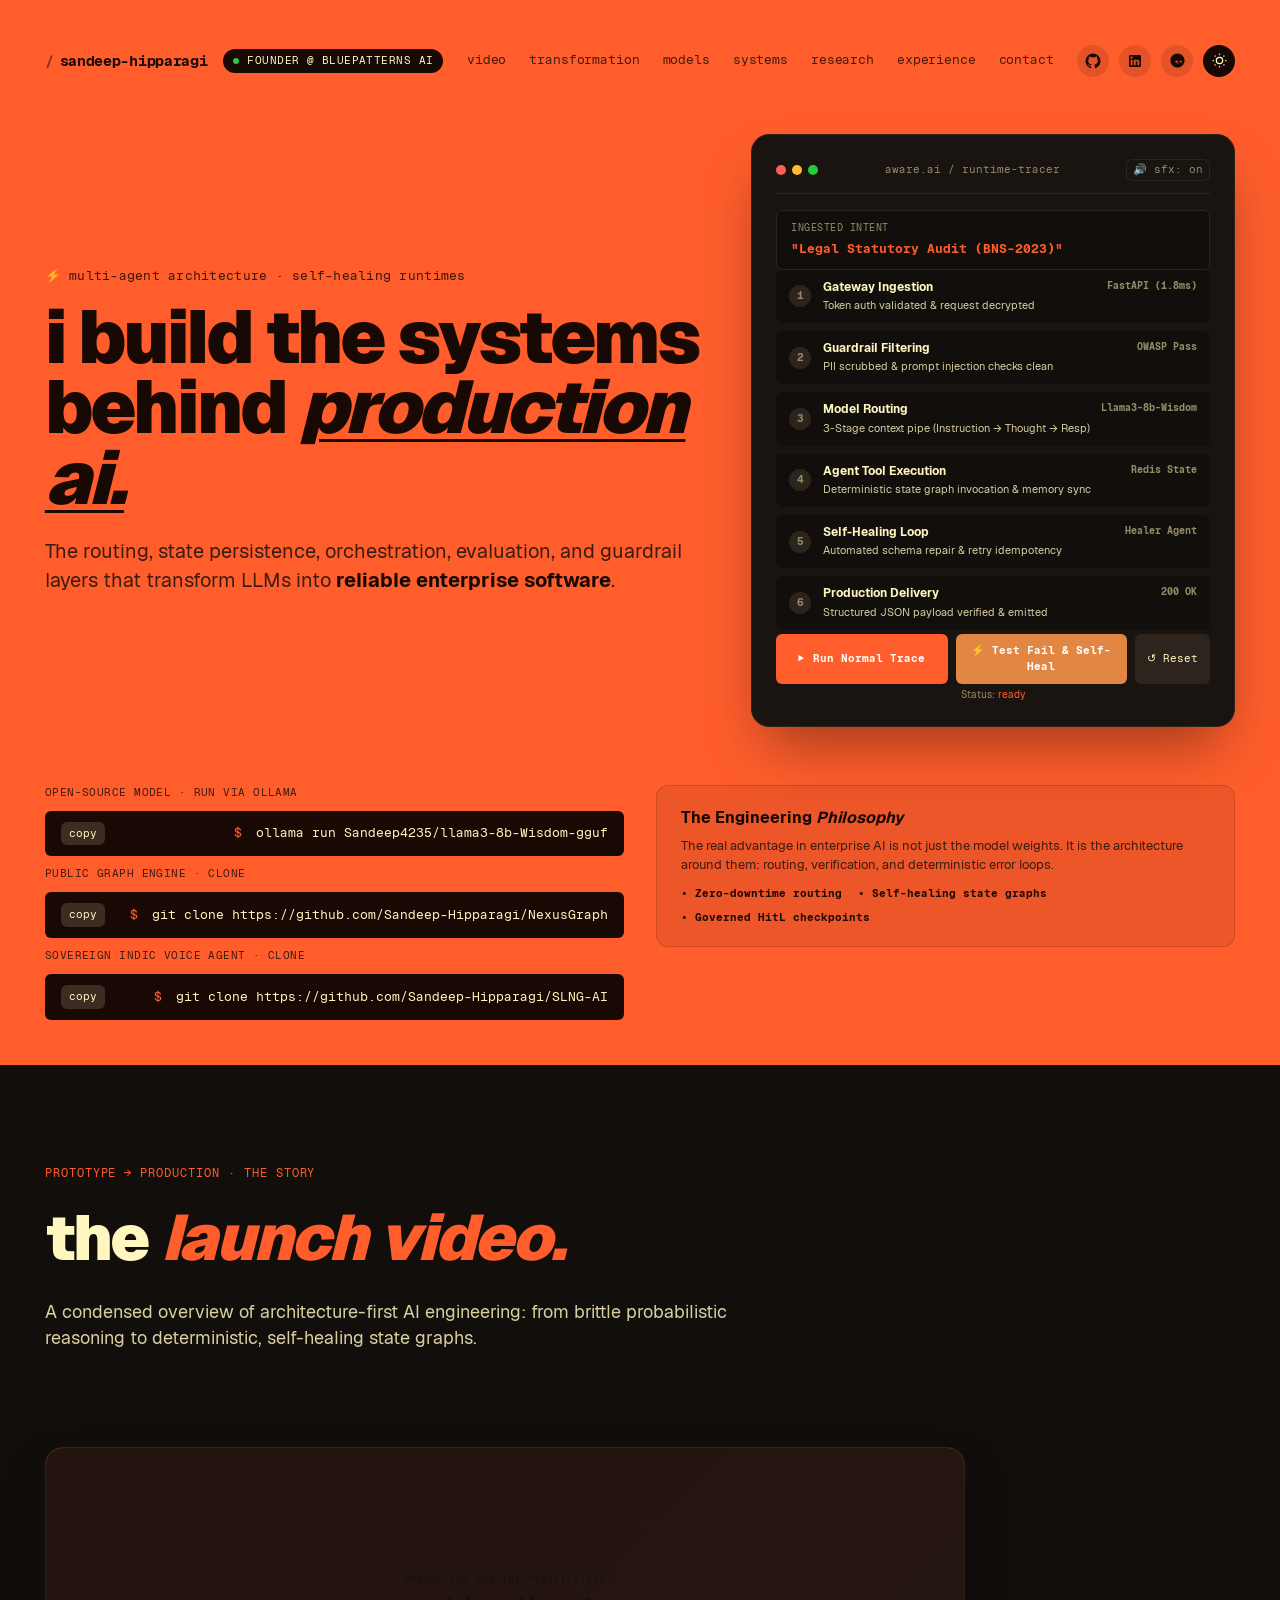
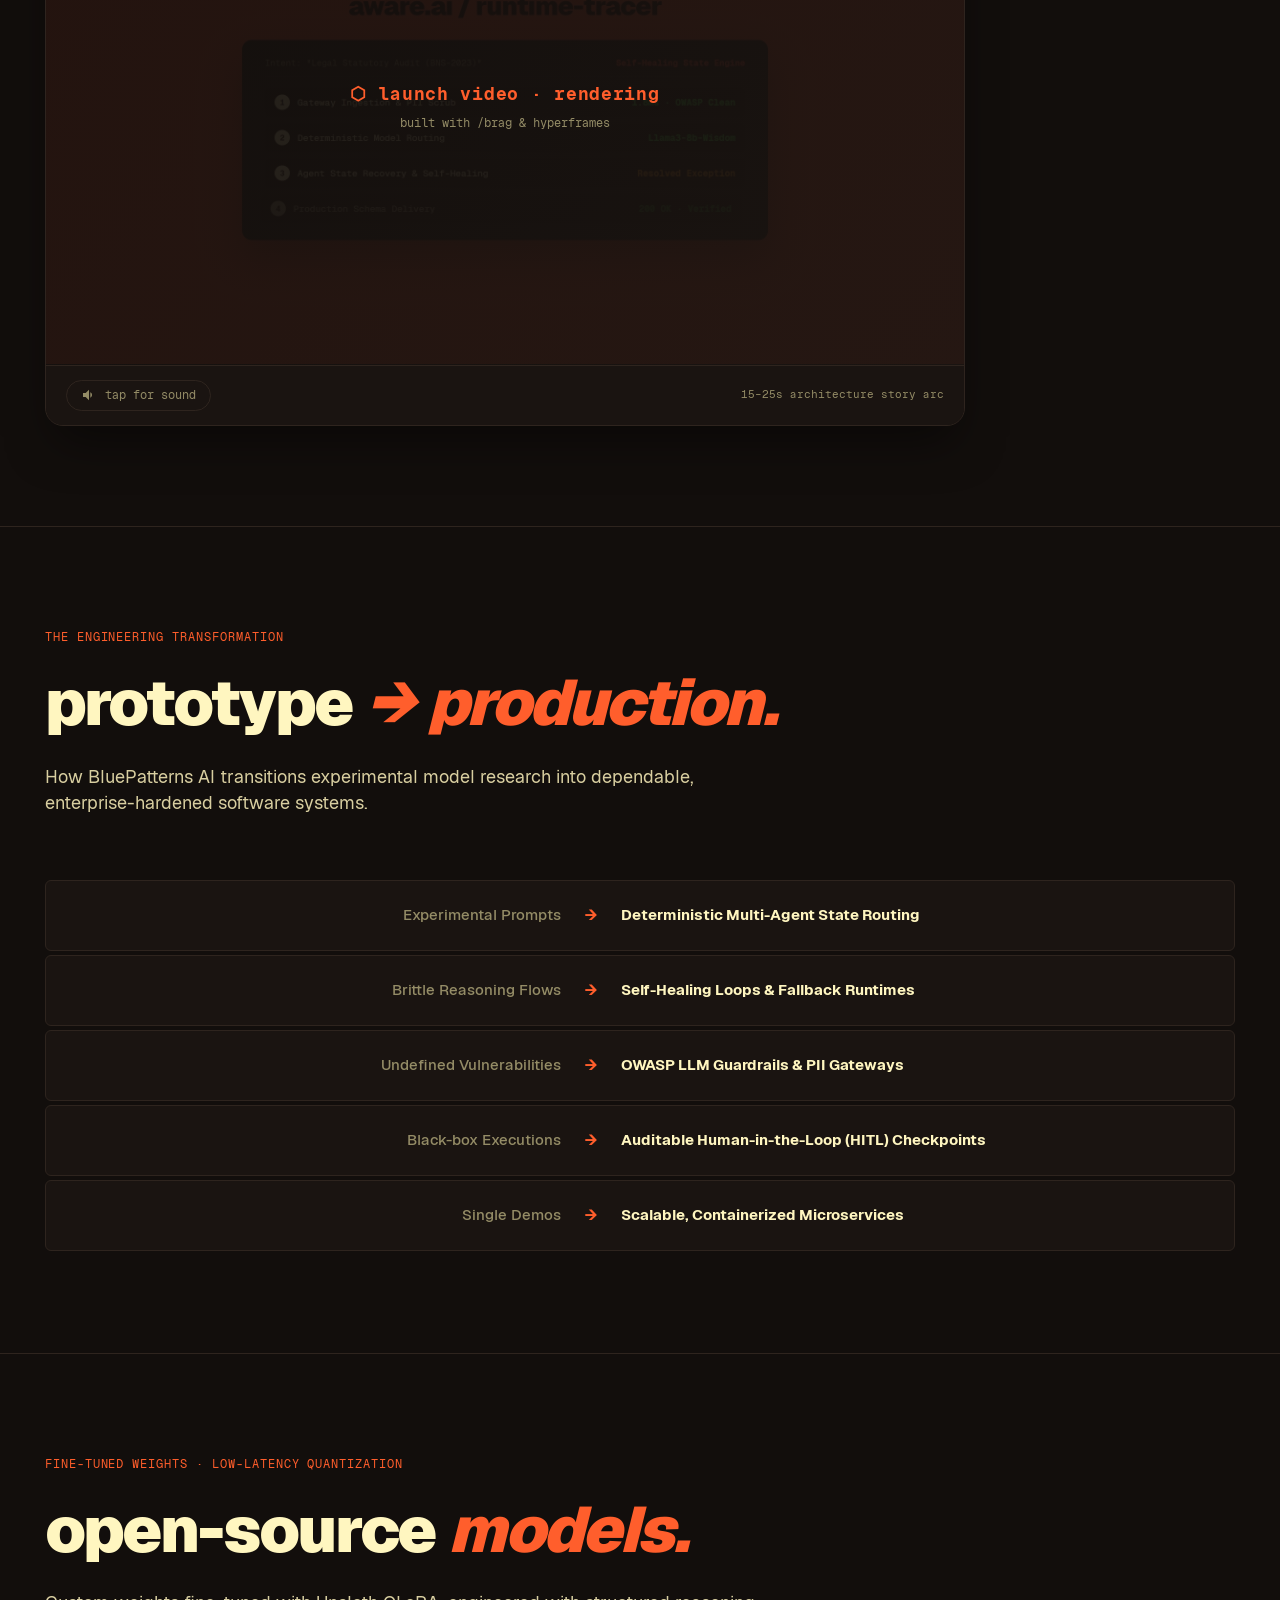
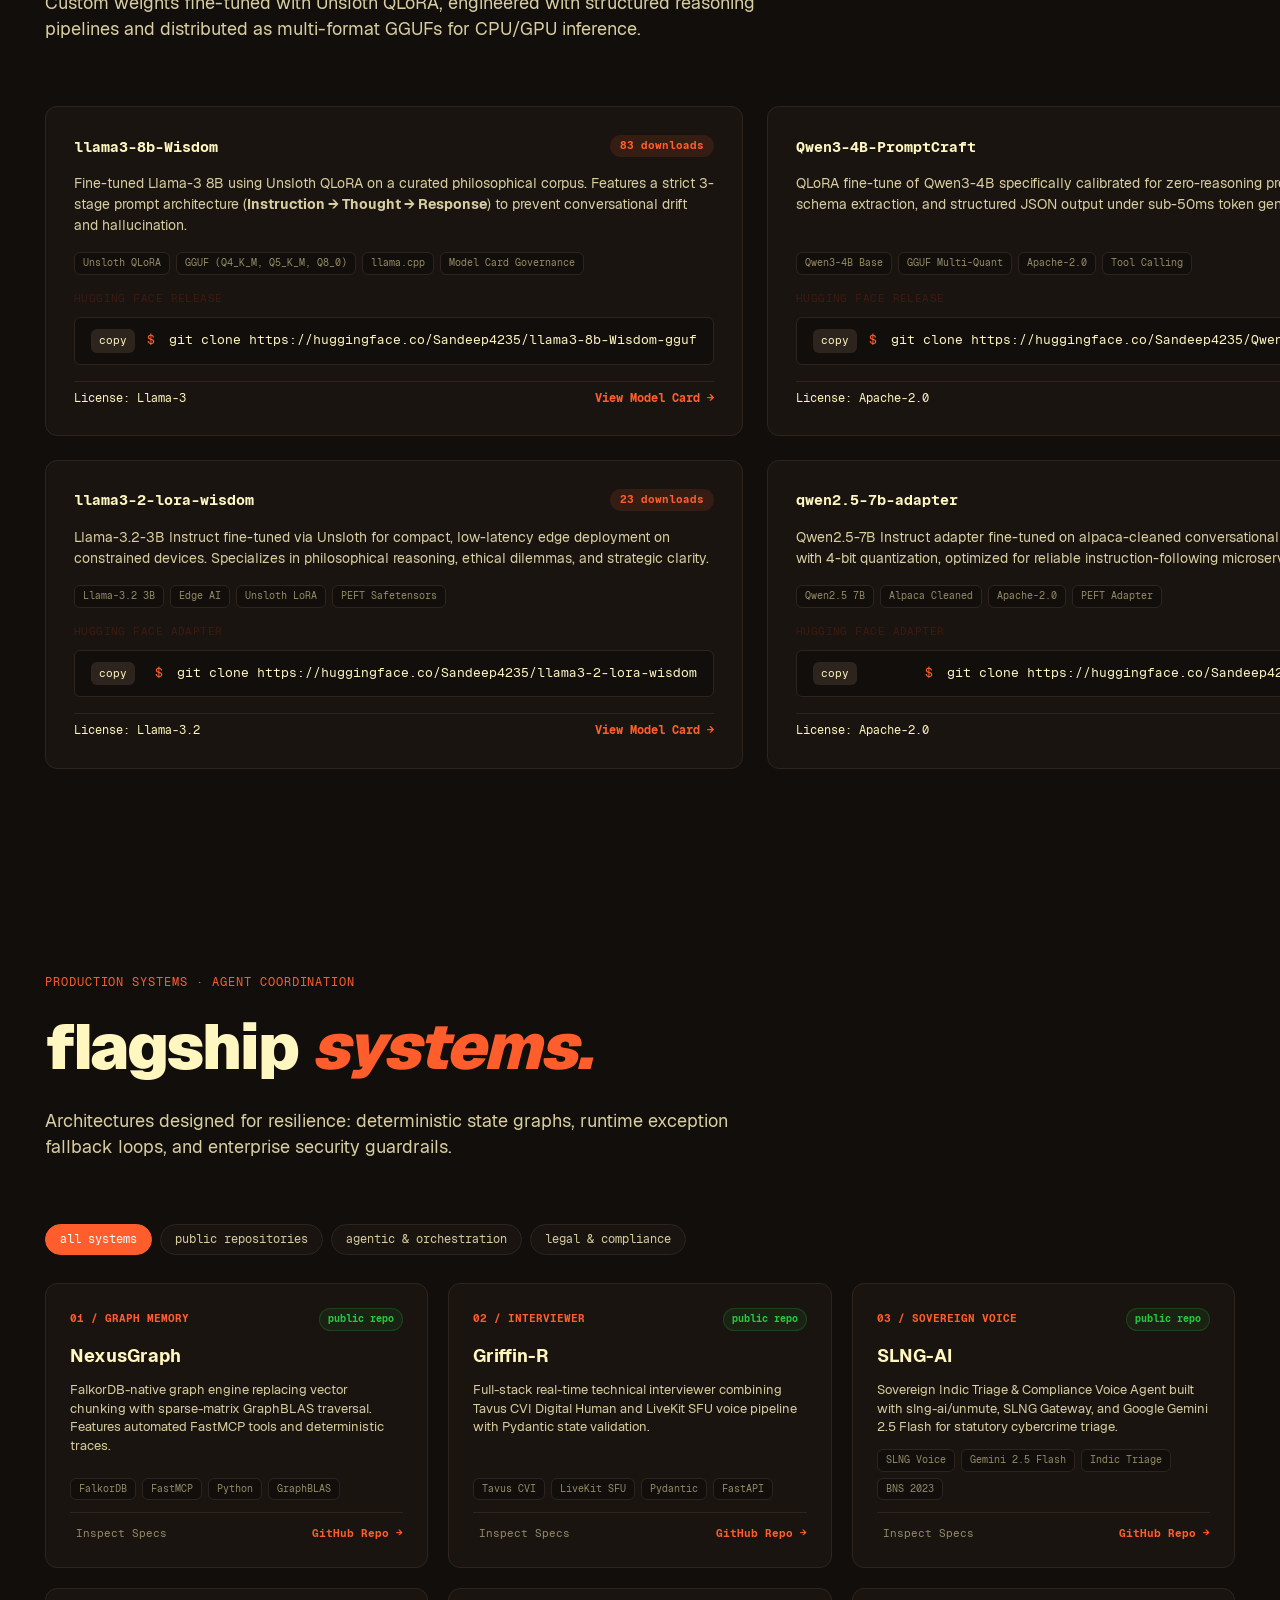
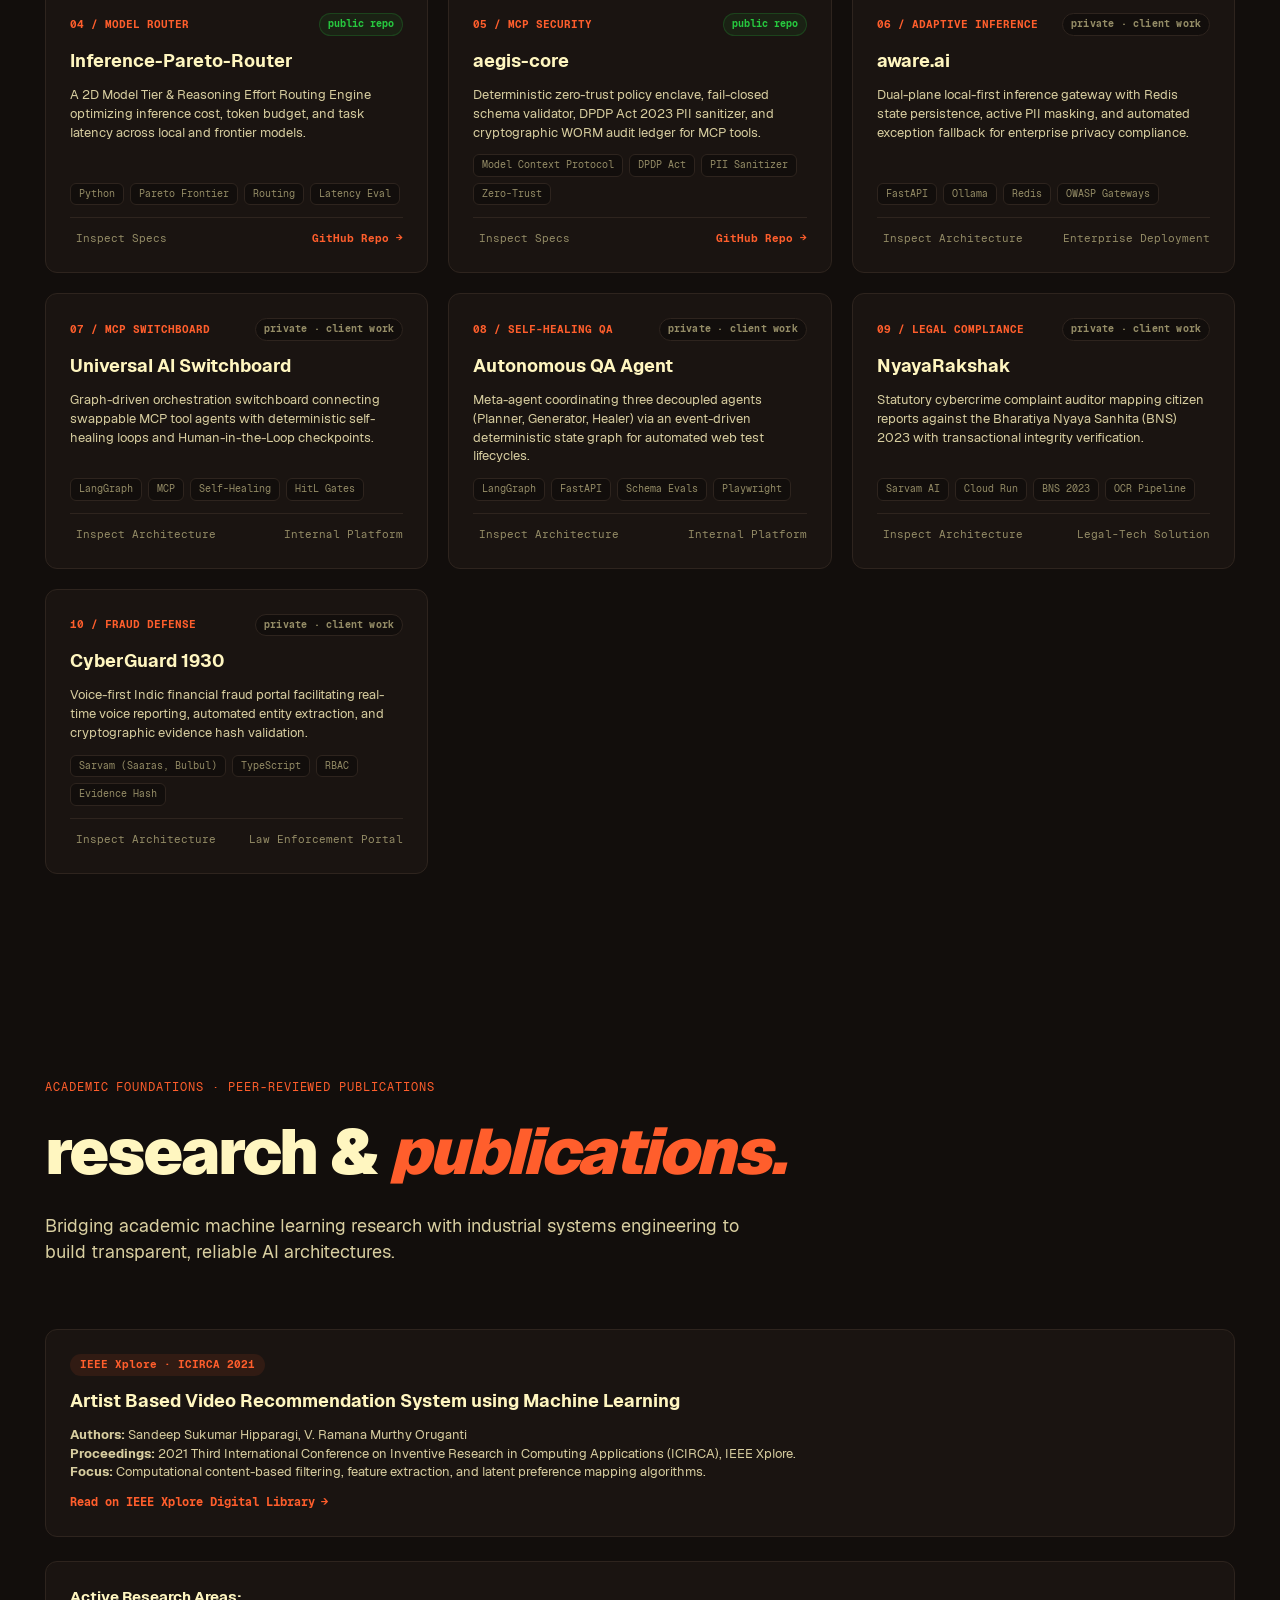
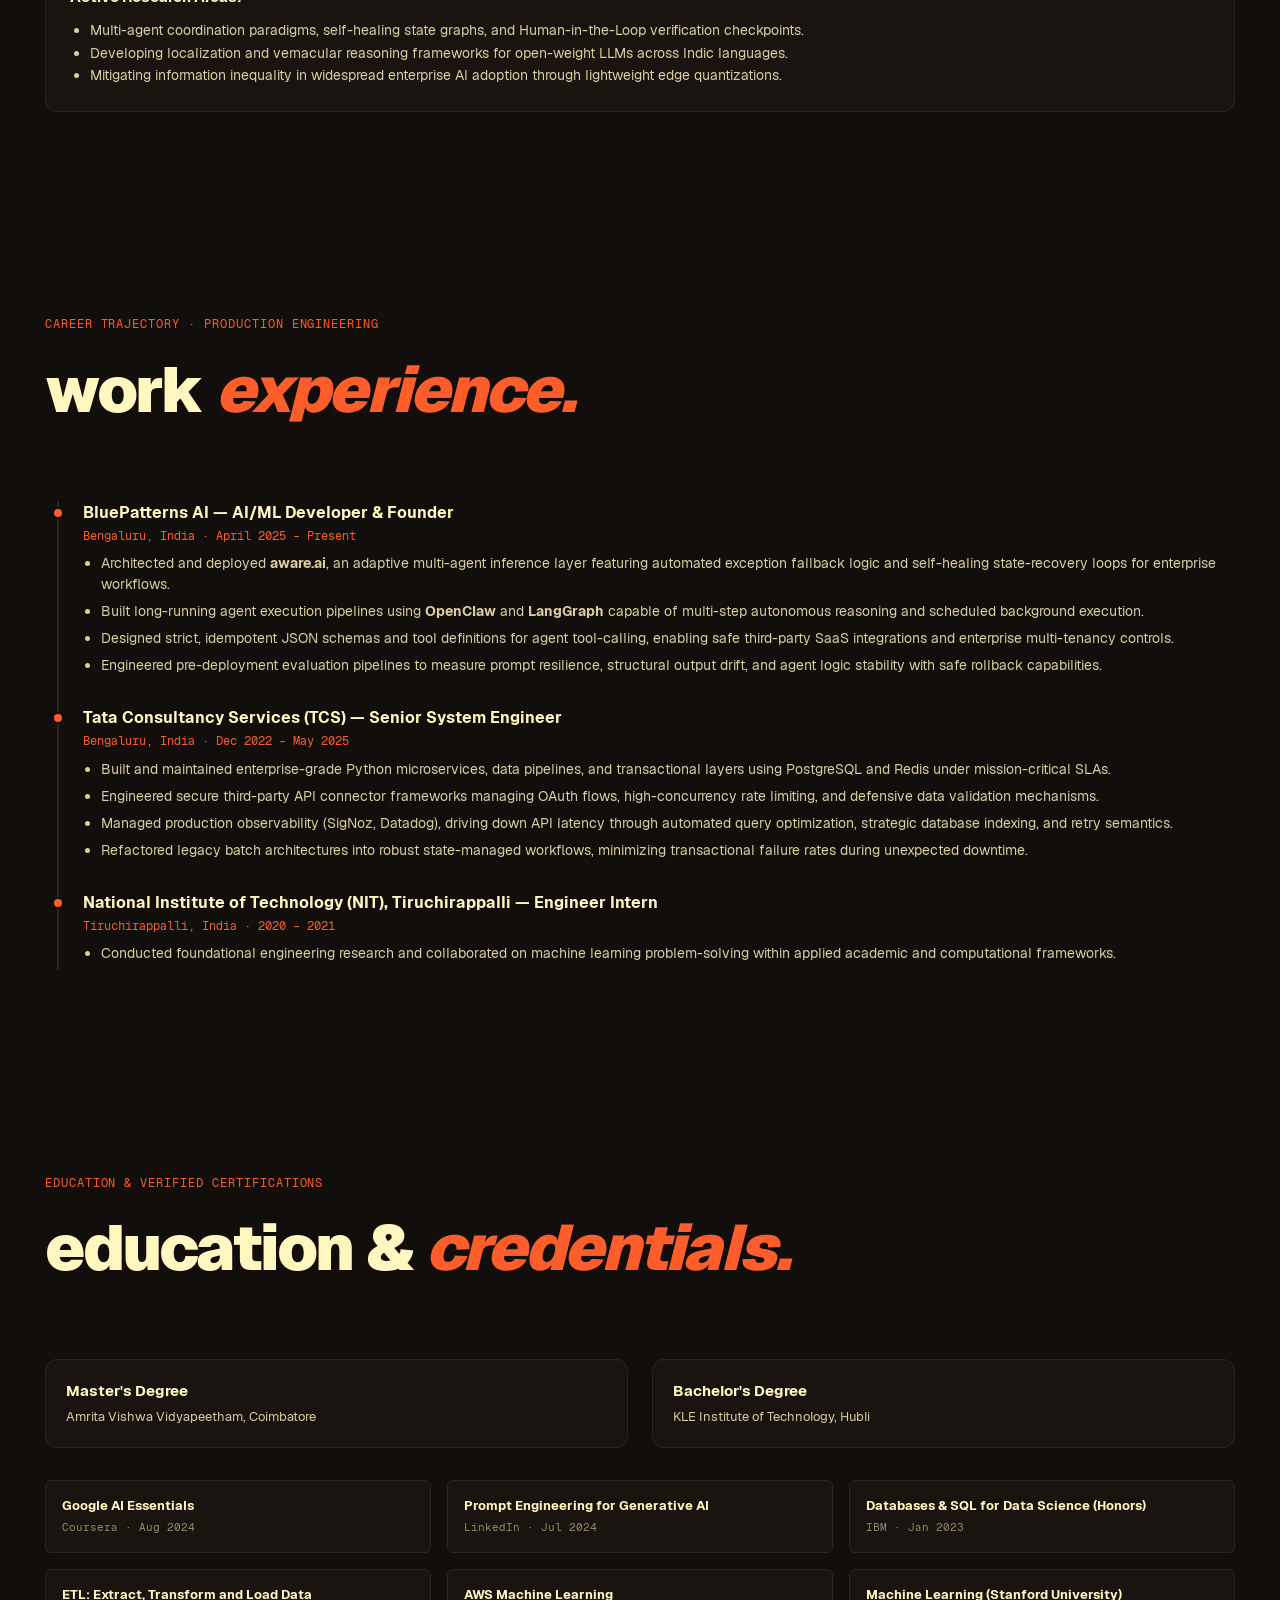
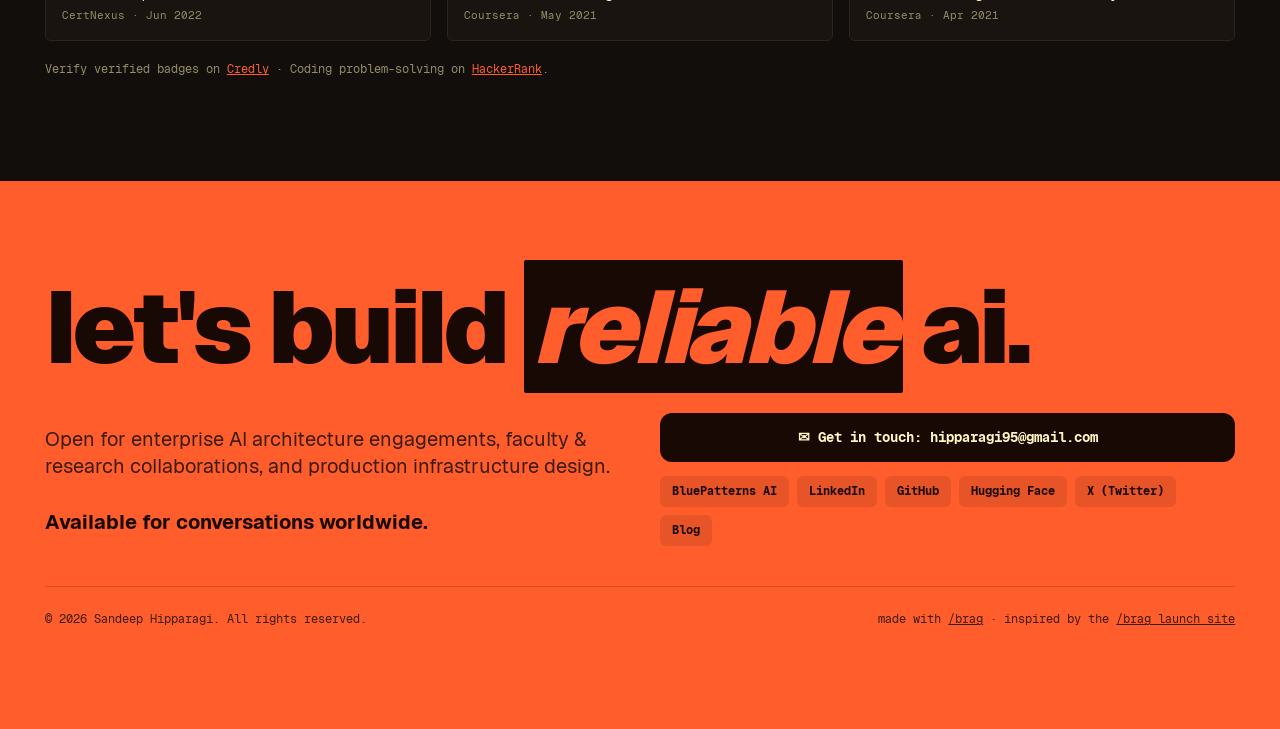
==== commit 985ebe84: "feat(video): produce 20s launch video with /brag and wire into site and README" ====
--- a/index.html
+++ b/index.html
@@ -1503,7 +1503,7 @@
       </div>
       <div class="video-card" aria-label="Launch video card">
         <div class="video-frame">
-          <video id="launch-vid" muted loop playsinline poster="assets/video/poster.jpg" aria-label="Sandeep Hipparagi profile launch video">
+          <video id="launch-vid" autoplay muted loop playsinline poster="assets/video/poster.jpg" aria-label="Sandeep Hipparagi profile launch video">
             <source src="assets/video/brag.mp4" type="video/mp4" />
           </video>
           <div class="video-coming-soon" id="video-placeholder-overlay" aria-hidden="true">
@@ -2319,10 +2319,10 @@
       const vidOverlay = document.getElementById('video-placeholder-overlay');
 
       if (videoEl) {
-        // If video successfully loads and plays, hide placeholder overlay
-        videoEl.addEventListener('playing', () => {
-          if (vidOverlay) vidOverlay.style.display = 'none';
-        });
+        const hideOverlay = () => { if (vidOverlay) vidOverlay.style.display = 'none'; };
+        videoEl.addEventListener('playing', hideOverlay);
+        videoEl.addEventListener('canplay', hideOverlay);
+        if (!videoEl.paused) hideOverlay();
       }
 
       if (vidSoundBtn && videoEl) {
